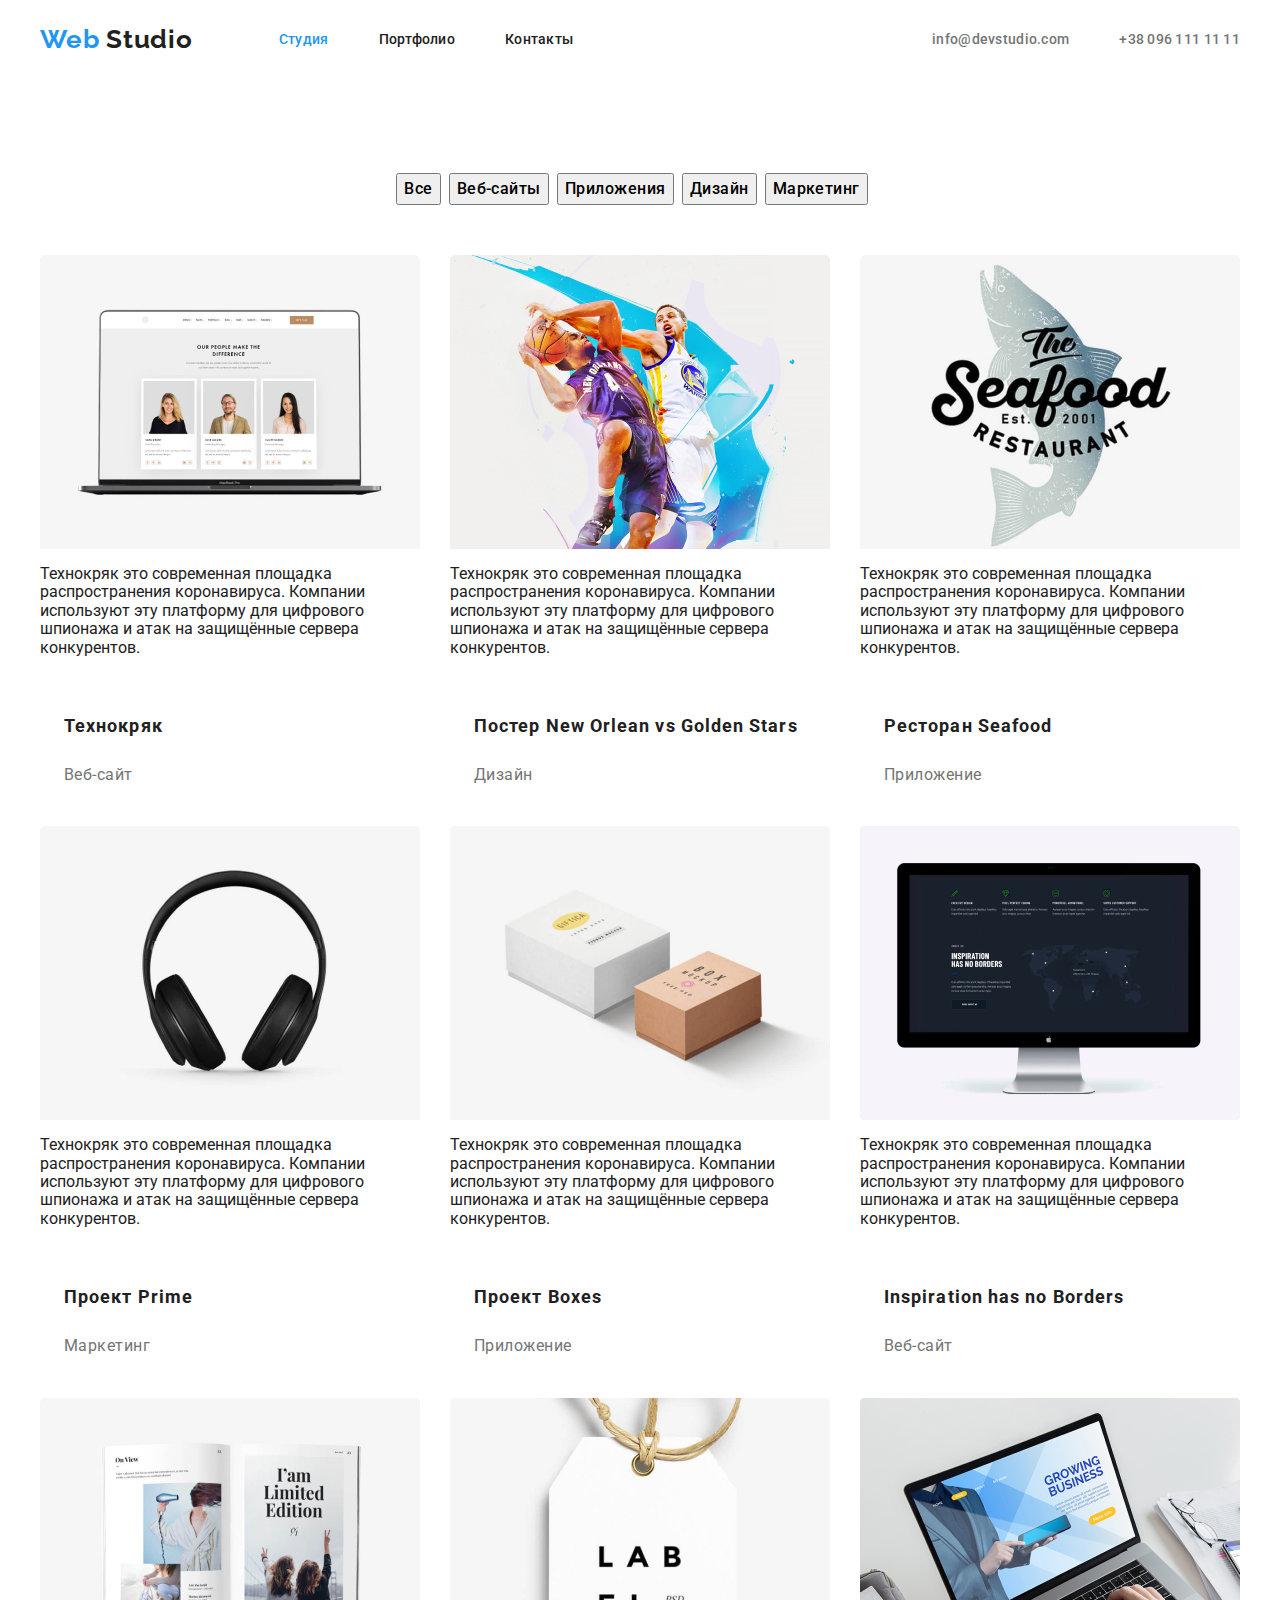
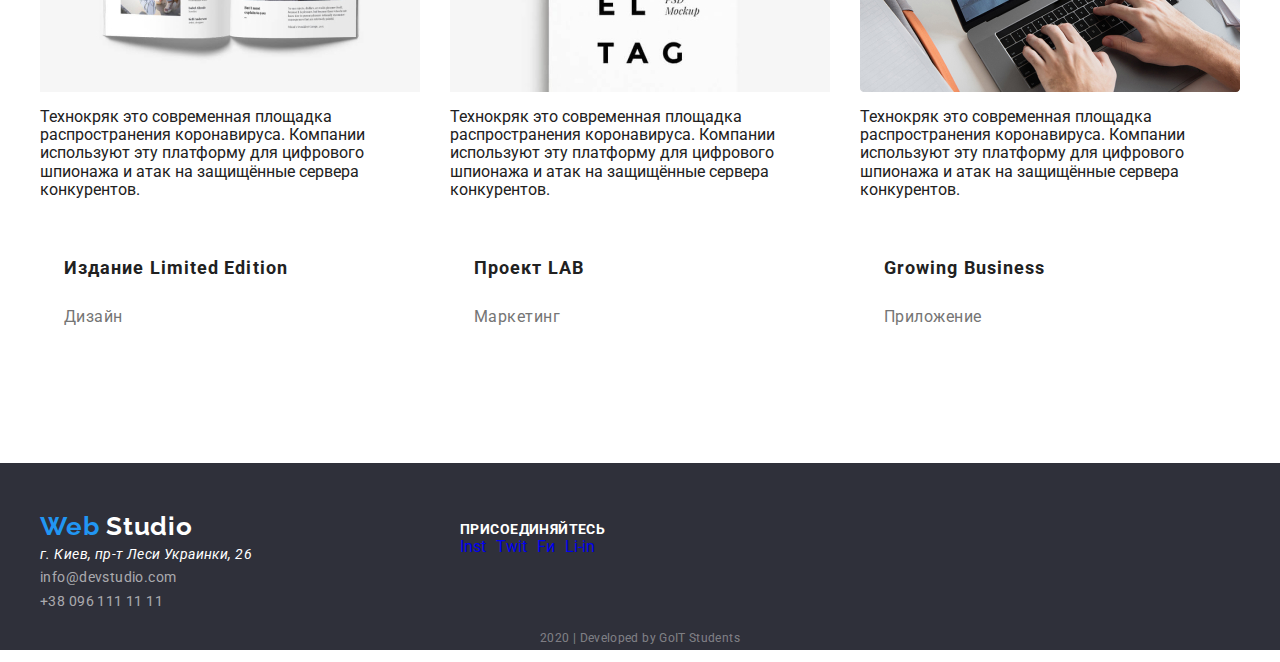
==== portfolio.html @ 9e08cd65 "Додає позиціонування Футеру" ====
<!DOCTYPE html>
<html lang="ru">
  <head>
    <meta charset="UTF-8" />
    <meta name="viewport" content="width=device-width, initial-scale=1.0" />
    <title>Document</title>
    <link
      href="https://fonts.googleapis.com/css2?family=Raleway:wght@700&family=Roboto:wght@400;500;700;900&display=swap"
      rel="stylesheet"
    />
    <link
      rel="stylesheet"
      href="https://cdnjs.cloudflare.com/ajax/libs/modern-normalize/0.6.0/modern-normalize.min.css"
    />
    <link rel="stylesheet" href="./css/styles.css" />
  </head>

  <body>
    <!--Шапка-->
    <header class="page-header">
      <div class="container header-menu">
        <nav class="header-menu">
          <a href="./index.html" class="logo link"
            >Web <span class="logo-header">Studio</span></a
          >
          <ul class="site-nav list">
            <li class="item">
              <a href="./index.html" class="current link">Студия</a>
            </li>
            <li class="item">
              <a href="./portfolio.html" class="link">Портфолио</a>
            </li>
            <li class="item"><a href="#" class="link">Контакты</a></li>
          </ul>
        </nav>

        <ul class="contacts list">
          <li class="item">
            <a href="mailto:info@devstudio.com" class="link"
              >info@devstudio.com</a
            >
          </li>
          <li class="item">
            <a href="tel:+380961111111" class="link">+38 096 111 11 11</a>
          </li>
        </ul>
      </div>
    </header>

    <main>
      <!--Фильтр-->
      <section class="section portfolio">
        <div class="container">
          <ul class="filter list">
            <li><button class="filter">Все</button></li>
            <li><button class="filter">Веб-сайты</button></li>
            <li><button class="filter">Приложения</button></li>
            <li><button class="filter">Дизайн</button></li>
            <li><button class="filter">Маркетинг</button></li>
          </ul>

          <!--Галерея/Портфолио-->
          <div>
            <ul class="portfolio list">
              <li class="portfolio-card">
                <a href="#" class="link">
                  <div class="portfolio-card">
                    <img
                      src="./images/project-1.jpg"
                      alt="Экран ноутбука на котором открыт сайт Технокряк"
                      width="380"
                      height="294"
                    />
                    <p>
                      Технокряк это современная площадка распространения
                      коронавируса. Компании используют эту платформу для
                      цифрового шпионажа и атак на защищённые сервера
                      конкурентов.
                    </p>
                  </div>
                  <div class="portfolio-description">
                    <h2 class="portfolio-item">Технокряк</h2>
                    <p class="portfolio-type">Веб-сайт</p>
                  </div></a
                >
              </li>
              <li>
                <a href="#" class="link">
                  <div class="portfolio-card">
                    <img
                      src="./images/project-2.jpg"
                      alt="Постер с двумя игроками команд New Orlean и Golden Stars"
                      width="380"
                      height="294"
                    />
                    <p>
                      Технокряк это современная площадка распространения
                      коронавируса. Компании используют эту платформу для
                      цифрового шпионажа и атак на защищённые сервера
                      конкурентов.
                    </p>
                  </div>
                  <div class="portfolio-description">
                    <h2 class="portfolio-item">
                      Постер New Orlean vs Golden Stars
                    </h2>
                    <p class="portfolio-type">Дизайн</p>
                  </div></a
                >
              </li>
              <li>
                <a href="#" class="link">
                  <div class="portfolio-card">
                    <img
                      src="./images/project-3.jpg"
                      alt="Эмблема ресторана Seafood"
                      width="380"
                      height="294"
                    />
                    <p>
                      Технокряк это современная площадка распространения
                      коронавируса. Компании используют эту платформу для
                      цифрового шпионажа и атак на защищённые сервера
                      конкурентов.
                    </p>
                  </div>
                  <div class="portfolio-description">
                    <h2 class="portfolio-item">Ресторан Seafood</h2>
                    <p class="portfolio-type">Приложение</p>
                  </div></a
                >
              </li>
              <li>
                <a href="#" class="link">
                  <div class="portfolio-card">
                    <img
                      src="./images/project-4.jpg"
                      alt="Наушники"
                      width="380"
                      height="294"
                    />
                    <p>
                      Технокряк это современная площадка распространения
                      коронавируса. Компании используют эту платформу для
                      цифрового шпионажа и атак на защищённые сервера
                      конкурентов.
                    </p>
                  </div>
                  <div class="portfolio-description">
                    <h2 class="portfolio-item">Проект Prime</h2>
                    <p class="portfolio-type">Маркетинг</p>
                  </div>
                </a>
              </li>
              <li>
                <a href="#" class="link">
                  <div class="portfolio-card">
                    <img
                      src="./images/project-5.jpg"
                      alt="Эмблема приложения Boxes: две коробки"
                      width="380"
                      height="294"
                    />
                    <p>
                      Технокряк это современная площадка распространения
                      коронавируса. Компании используют эту платформу для
                      цифрового шпионажа и атак на защищённые сервера
                      конкурентов.
                    </p>
                  </div>
                  <div class="portfolio-description">
                    <h2 class="portfolio-item">Проект Boxes</h2>
                    <p class="portfolio-type">Приложение</p>
                  </div>
                </a>
              </li>
              <li>
                <a href="#" class="link">
                  <div class="portfolio-card">
                    <img
                      src="./images/screen.jpg"
                      alt="Экран компьютера с открытым сайтом"
                      width="380"
                      height="294"
                    />
                    <p>
                      Технокряк это современная площадка распространения
                      коронавируса. Компании используют эту платформу для
                      цифрового шпионажа и атак на защищённые сервера
                      конкурентов.
                    </p>
                  </div>
                  <div class="portfolio-description">
                    <h2 class="portfolio-item">Inspiration has no Borders</h2>
                    <p class="portfolio-type">Веб-сайт</p>
                  </div></a
                >
              </li>
              <li>
                <a href="#" class="link">
                  <div class="portfolio-card">
                    <img
                      src="./images/project-7.jpg"
                      alt="Открытый журнал Limited Edition"
                      width="380"
                      height="294"
                    />
                    <p>
                      Технокряк это современная площадка распространения
                      коронавируса. Компании используют эту платформу для
                      цифрового шпионажа и атак на защищённые сервера
                      конкурентов.
                    </p>
                  </div>
                  <div class="portfolio-description">
                    <h2 class="portfolio-item">Издание Limited Edition</h2>
                    <p class="portfolio-type">Дизайн</p>
                  </div>
                </a>
              </li>
              <li>
                <a href="#" class="link">
                  <div class="portfolio-card">
                    <img
                      src="./images/project-8.jpg"
                      alt="Этикетка с надписью Lab El Tag"
                      width="380"
                      height="294"
                    />
                    <p>
                      Технокряк это современная площадка распространения
                      коронавируса. Компании используют эту платформу для
                      цифрового шпионажа и атак на защищённые сервера
                      конкурентов.
                    </p>
                  </div>
                  <div class="portfolio-description">
                    <h2 class="portfolio-item">Проект LAB</h2>
                    <p class="portfolio-type">Маркетинг</p>
                  </div></a
                >
              </li>
              <li>
                <a href="#" class="link">
                  <div class="portfolio-card">
                    <img
                      src="./images/app.jpg"
                      alt="Человек работающий за компьютером"
                      width="380"
                      height="294"
                    />
                    <p>
                      Технокряк это современная площадка распространения
                      коронавируса. Компании используют эту платформу для
                      цифрового шпионажа и атак на защищённые сервера
                      конкурентов.
                    </p>
                  </div>
                  <div class="portfolio-description">
                    <h2 class="portfolio-item">Growing Business</h2>
                    <p class="portfolio-type">Приложение</p>
                  </div></a
                >
              </li>
            </ul>
          </div>
        </div>
      </section>
    </main>

    <!--Футер-->
    <footer class="footer">
      <div class="container">
        <div class="footer-position">
          <div class="address">
            <a href="./index.html" class="logo link"
              >Web <span class="logo-footer">Studio</span></a
            >
            <address>
              <ul class="list">
                <li>г. Киев, пр-т Леси Украинки, 26</li>
                <li>
                  <a
                    href="mailto:info@devstudio.com"
                    class="footer-contacts link"
                    >info@devstudio.com</a
                  >
                </li>
                <li>
                  <a href="tel:+380961111111" class="footer-contacts link"
                    >+38 096 111 11 11</a
                  >
                </li>
              </ul>
            </address>
          </div>

          <div class="join-us">
            <b class="label">присоединяйтесь</b>
            <ul class="footer-socials list">
              <li class="item">
                <a
                  href="#"
                  aria-label="Ссылка на Instagram"
                  class="socials link"
                  >Inst</a
                >
              </li>
              <li class="item">
                <a href="#" aria-label="Ссылка на Twitter" class="socials link"
                  >Twit</a
                >
              </li>
              <li class="item">
                <a href="#" aria-label="Ссылка на Facebook" class="socials link"
                  >Fи</a
                >
              </li>
              <li class="item">
                <a href="#" aria-label="Ссылка на Linkedin" class="socials link"
                  >Li-in</a
                >
              </li>
            </ul>
          </div>
        </div>

        <p class="copyright">2020 | Developed by GoIT Students</p>
      </div>
    </footer>
  </body>
</html>
---- css/styles.css ----
/*цвет основного контента #757575*/
/*цвет заголовка #212121*/
/*цвет акцента #2196F3*/
/*белый цвет #FFFFFF*/
/*цвет футера #2F303A*/
/*цвет копирайта rgba(255, 255, 255, 0.4)*/

/*General*/

/*html {
  box-sizing: border-box;
}

*,
*::before,
*::after {
  box-sizing: inherit;
}*/

:root {
  --primary-text-color: #757575;
  --primary-title-color: #212121;
  --accent-color: #2196f3;
  --primary-white-color: #ffffff;
  --button-text-color: #ffffff;
  --footer-bg-color: #2f303a;
  --copyright-color: rgba(255, 255, 255, 0.4);
}
body {
  font-family: Roboto, sans-serif;
  color: var(--primary-text-color);
}

img {
  display: block;
  width: 100%;
  height: auto;
}

.container {
  margin-left: auto;
  margin-right: auto;
  width: 1230px;
  padding-left: 15px;
  padding-right: 15px;
  /*background-color: rgb(247, 240, 243);*/
}

.list {
  padding: 0;
  margin: 0;
  list-style: none;
}

.link {
  text-decoration: none;
  font-family: inherit;
}

/*Header*/
.header-menu {
  display: flex;
  align-items: center;
}

.site-nav {
  display: flex;
  margin-left: 86px; /*не работает*/
}

.site-nav .item + .item {
  margin-left: 50px;
}

.site-nav .link {
  display: block;
  padding-top: 32px;
  padding-bottom: 32px;

  color: var(--primary-title-color);
  font-weight: 500;
  font-size: 14px;
  line-height: 1.1;
  letter-spacing: 0.02em;
}
.site-nav .link:hover,
.site-nav .link:focus,
.contacts .link:hover,
.contacts .link:focus,
.socials.link:hover,
.socials.link:focus,
.clients.link:hover,
.clients.link:focus {
  color: var(--accent-color);
}

/*Contacts*/
.contacts {
  display: flex;
  margin-left: auto;
}

.contacts .item + .item {
  margin-left: 50px;
}

.contacts .link {
  display: block;
  padding-top: 32px;
  padding-bottom: 32px;
}

.contacts .link {
  color: var(--primary-text-color);
  font-weight: 500;
  font-size: 14px;
  line-height: 1.1;
  letter-spacing: 0.02em;
}

/*Logo*/

.logo {
  color: var(--accent-color);
  font-family: Raleway, sans-serif;
  font-weight: 700;
  font-size: 26px;
  line-height: 1.2;
  letter-spacing: 0.03em;
}

.logo-header {
  color: var(--primary-title-color);
}

.logo-footer {
  color: var(--primary-white-color);
}

/*Hero*/
.hero-title {
  margin-top: 0;
  margin-bottom: 46px;

  color: var(--primary-white-color);
  font-weight: 900;
  font-size: 44px;
  line-height: 1.4;
  letter-spacing: 0.06em;
  text-transform: uppercase;
  /*background-color: #757575; /*чтобы белый текст был виден*/
}

.hero {
  background-color: cornflowerblue;
  text-align: center;
}

.button {
  display: inline-block;
  border: 1px solid transparent;
  border-radius: 4px;
  padding: 10px 32px;
  min-width: 200px;

  /*font-family: inherit;*/
  color: var(--button-text-color);
  background-color: var(--accent-color);

  font-weight: 700;
  font-size: 16px;
  line-height: 1.9;
  align-items: center;
  text-align: center;
  letter-spacing: 0.06em;
  text-decoration: none;
}

/*Sections*/

.section-title {
  margin-top: 0;
  margin-bottom: 50px;

  color: var(--primary-title-color);
  font-weight: 700;
  font-size: 36px;
  line-height: 1.2;
  letter-spacing: 0.03em;
  text-align: center;
}

.section {
  padding-top: 94px;
  padding-bottom: 94px;
}

/*Our advantages*/
.advantages {
  display: flex;
}

.advantages-title {
  margin-bottom: 10px;

  color: var(--primary-title-color);
  font-weight: 700;
  font-size: 14px;
  line-height: 1.1;
  letter-spacing: 0.03em;
  text-transform: uppercase;
}

.advantages .item {
  width: calc((100% - 30px) / 12) * 3;
}

.advantages .item:not(:last-child) {
  margin-right: 30px;
}

/*Our services*/
.services {
  display: flex;
}

.services .item {
  width: calc((100% - 30px) / 12 * 4);
}

.services .item:not(:last-child) {
  margin-right: 30px;
}

/*Our team*/
.team .worker-card:not(:last-child) {
  margin-right: 30px;
}

.team {
  display: flex;
}
.worker-card {
  text-align: center;
}
.worker-name {
  margin-top: 0;
  margin-bottom: 10px;

  color: var(--primary-title-color);
  font-size: 16px;
  line-height: 1.1;
  text-align: center;
  letter-spacing: 0.03em;
}

.worker-job /*подумать над названием класа*/ {
  margin-top: 0;
  margin-bottom: 29px;

  font-size: 16px;
  line-height: 1.1;
  text-align: center;
  letter-spacing: 0.03em;
}
.work-title {
  margin-bottom: 0;
  color: var(--primary-white-color);
  background-color: rgba(47, 48, 58, 0.8); /*чтобы белый текст был виден*/
  font-size: 14px;
  line-height: 1.1;
  text-align: center;
  letter-spacing: 0.03em;
  text-transform: uppercase;
}

/* Team socials*/
.socials {
  display: flex;
  justify-content: space-around;
}

/*Our clients*/
.clients {
  display: flex;
}

.clients .item {
  /*margin-right: 30px;*/
  width: calc((100% - 30px) / 12) * 2;
}

.clients .item:not(:last-child) {
  margin-right: 30px;
}

.text {
  margin-bottom: 0;
  font-size: 14px;
  line-height: 1.7;
  letter-spacing: 0.03em;
}

/*Photos*/
.photo {
  margin-bottom: 30px;
}

/*Footer*/

.footer {
  background-color: var(--footer-bg-color);
}
.footer-position {
  /*подумать над названием*/
  display: flex;
  align-items: center;
}

.footer-contacts {
  font-style: normal;
  color: rgba(255, 255, 255, 0.6);
  font-size: 14px;
  line-height: 1.7;
  letter-spacing: 0.03em;
}

.join-us {
  width: calc((100% - 30px) / 12 * 4);
}

.footer-socials {
  display: flex;
}

.footer-socials .item {
  margin-right: 10px;
}

.label {
  margin-bottom: 21px;

  color: var(--button-text-color);
  font-weight: 700;
  font-size: 14px;
  line-height: 1.1;
  letter-spacing: 0.03em;
  text-transform: uppercase;
}

.address {
  padding-top: 48px;
  margin-right: 30px;
  width: calc((100% - 30px) / 12 * 4);

  font-style: normal;
  color: var(--primary-white-color);
  font-size: 14px;
  line-height: 1.7;
  letter-spacing: 0.03em;
}

.copyright {
  color: var(--copyright-color);
  font-weight: normal;
  font-size: 12px;
  line-height: 2;
  text-align: center;
  letter-spacing: 0.03em;
}

/*Portfolio*/
.portfolio .link {
  color: var(--primary-title-color);
}
/*Filter*/
.filter {
  display: flex;
  justify-content: center;
  margin-right: 8px;
}
.filter.list {
  margin-bottom: 50px;
}

.portfolio .filter {
  font-family: inherit;
  font-weight: 500;
  font-size: 16px;
  line-height: 1.6;
  text-align: center;
  letter-spacing: 0.03em;
}

.portfolio .filter:hover,
.portfolio .filter:focus {
  color: var(--primary-white-color);
  background-color: var(--accent-color);
}

.portfolio {
  display: flex;
  flex-wrap: wrap;
  justify-content: space-between;
}

.portfolio-card {
  width: 380px;
}

.portfolio-description {
  padding-top: 20px;
  padding-right: 24px;
  padding-bottom: 20px;
  padding-left: 24px;
}

.portfolio-item {
  font-weight: 700;
  font-size: 18px;
  line-height: 2;
  letter-spacing: 0.06em;
}

.portfolio-type {
  color: var(--primary-text-color);
  font-size: 16px;
  line-height: 1.9;
  letter-spacing: 0.03em;
}

/*Current page*/

.site-nav .current.link {
  color: var(--accent-color);
}
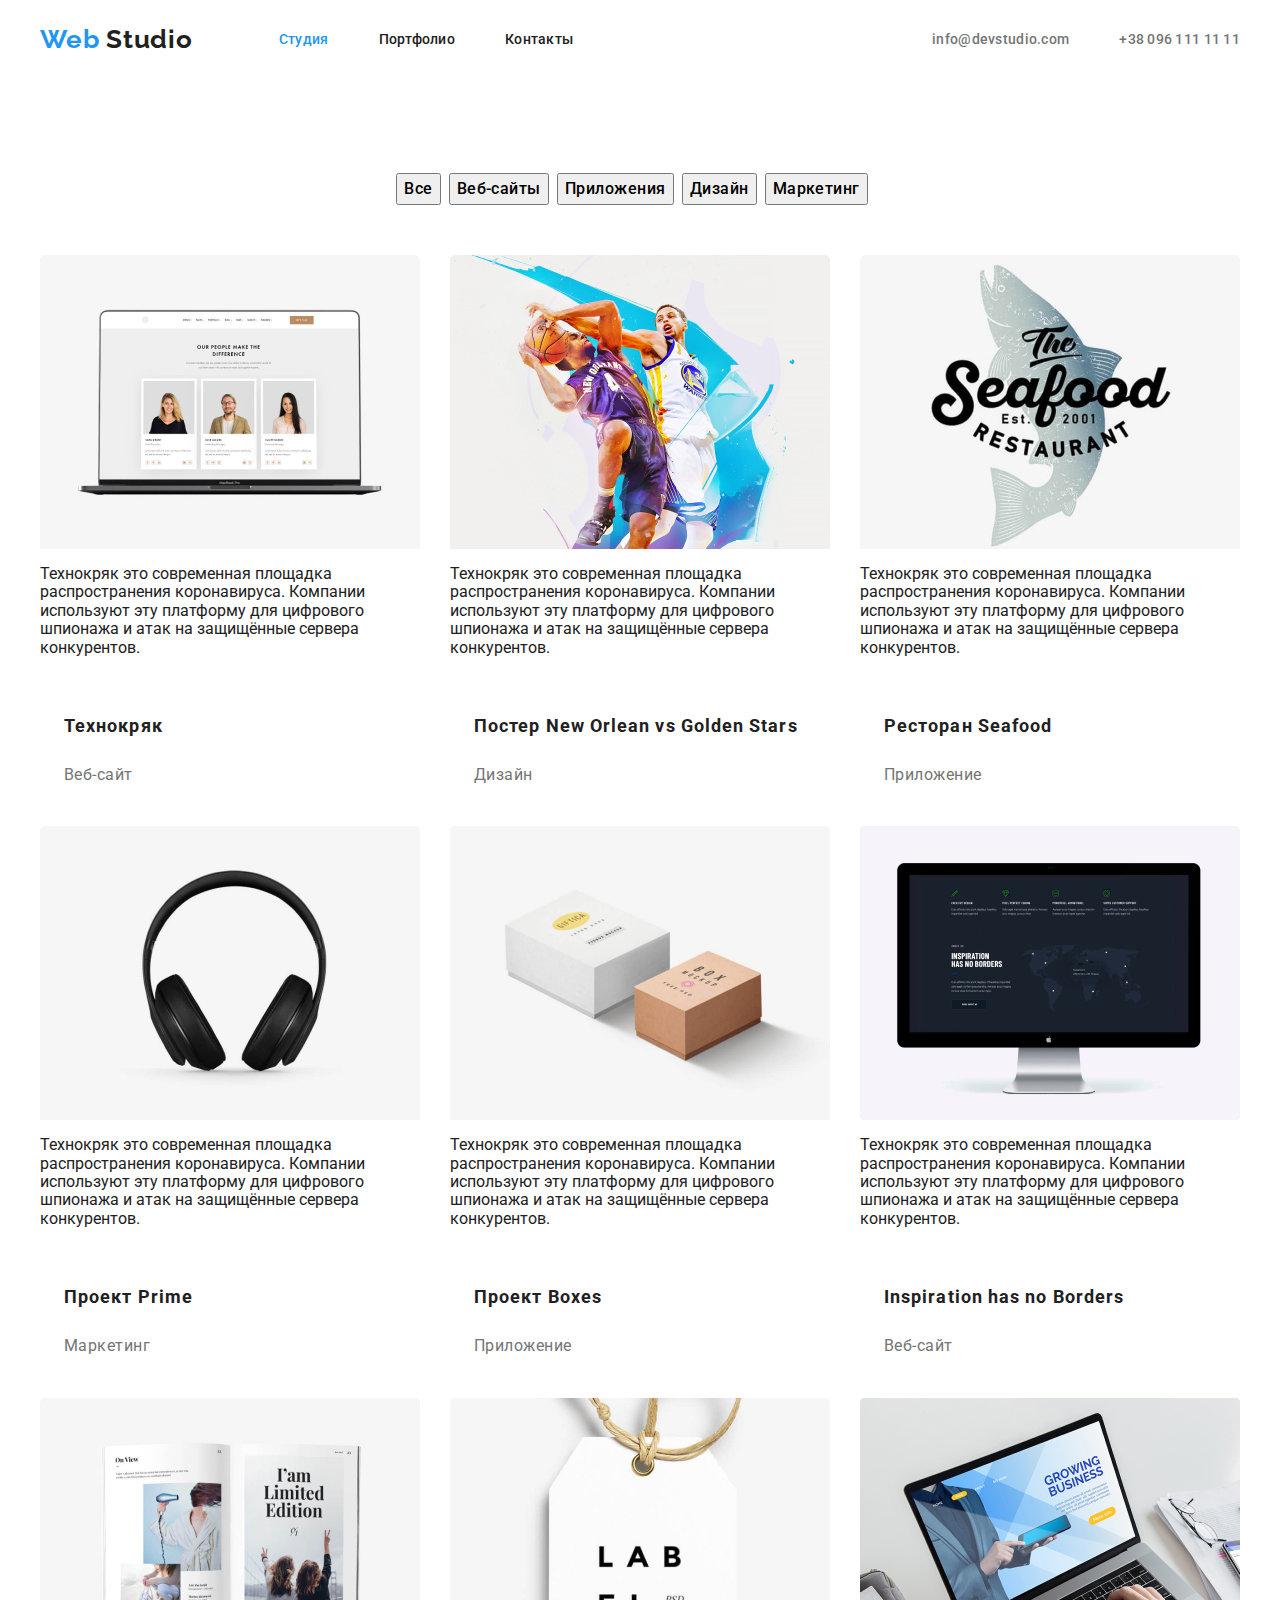
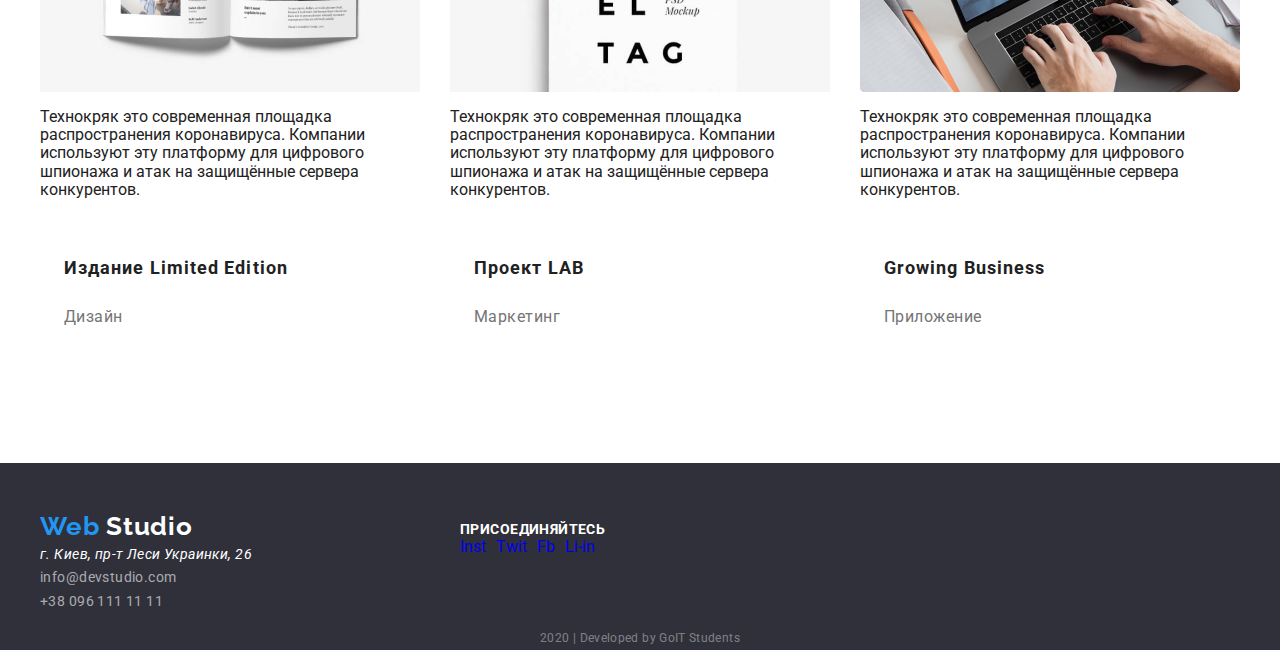
==== commit f1c558f6: "Корегує Fb" ====
--- a/portfolio.html
+++ b/portfolio.html
@@ -313,7 +313,7 @@
               </li>
               <li class="item">
                 <a href="#" aria-label="Ссылка на Facebook" class="socials link"
-                  >Fи</a
+                  >Fb</a
                 >
               </li>
               <li class="item">
--- a/css/styles.css
+++ b/css/styles.css
@@ -265,6 +265,7 @@
 }
 .work-title {
   margin-bottom: 0;
+
   color: var(--primary-white-color);
   background-color: rgba(47, 48, 58, 0.8); /*чтобы белый текст был виден*/
   font-size: 14px;
@@ -296,6 +297,7 @@
 
 .text {
   margin-bottom: 0;
+
   font-size: 14px;
   line-height: 1.7;
   letter-spacing: 0.03em;
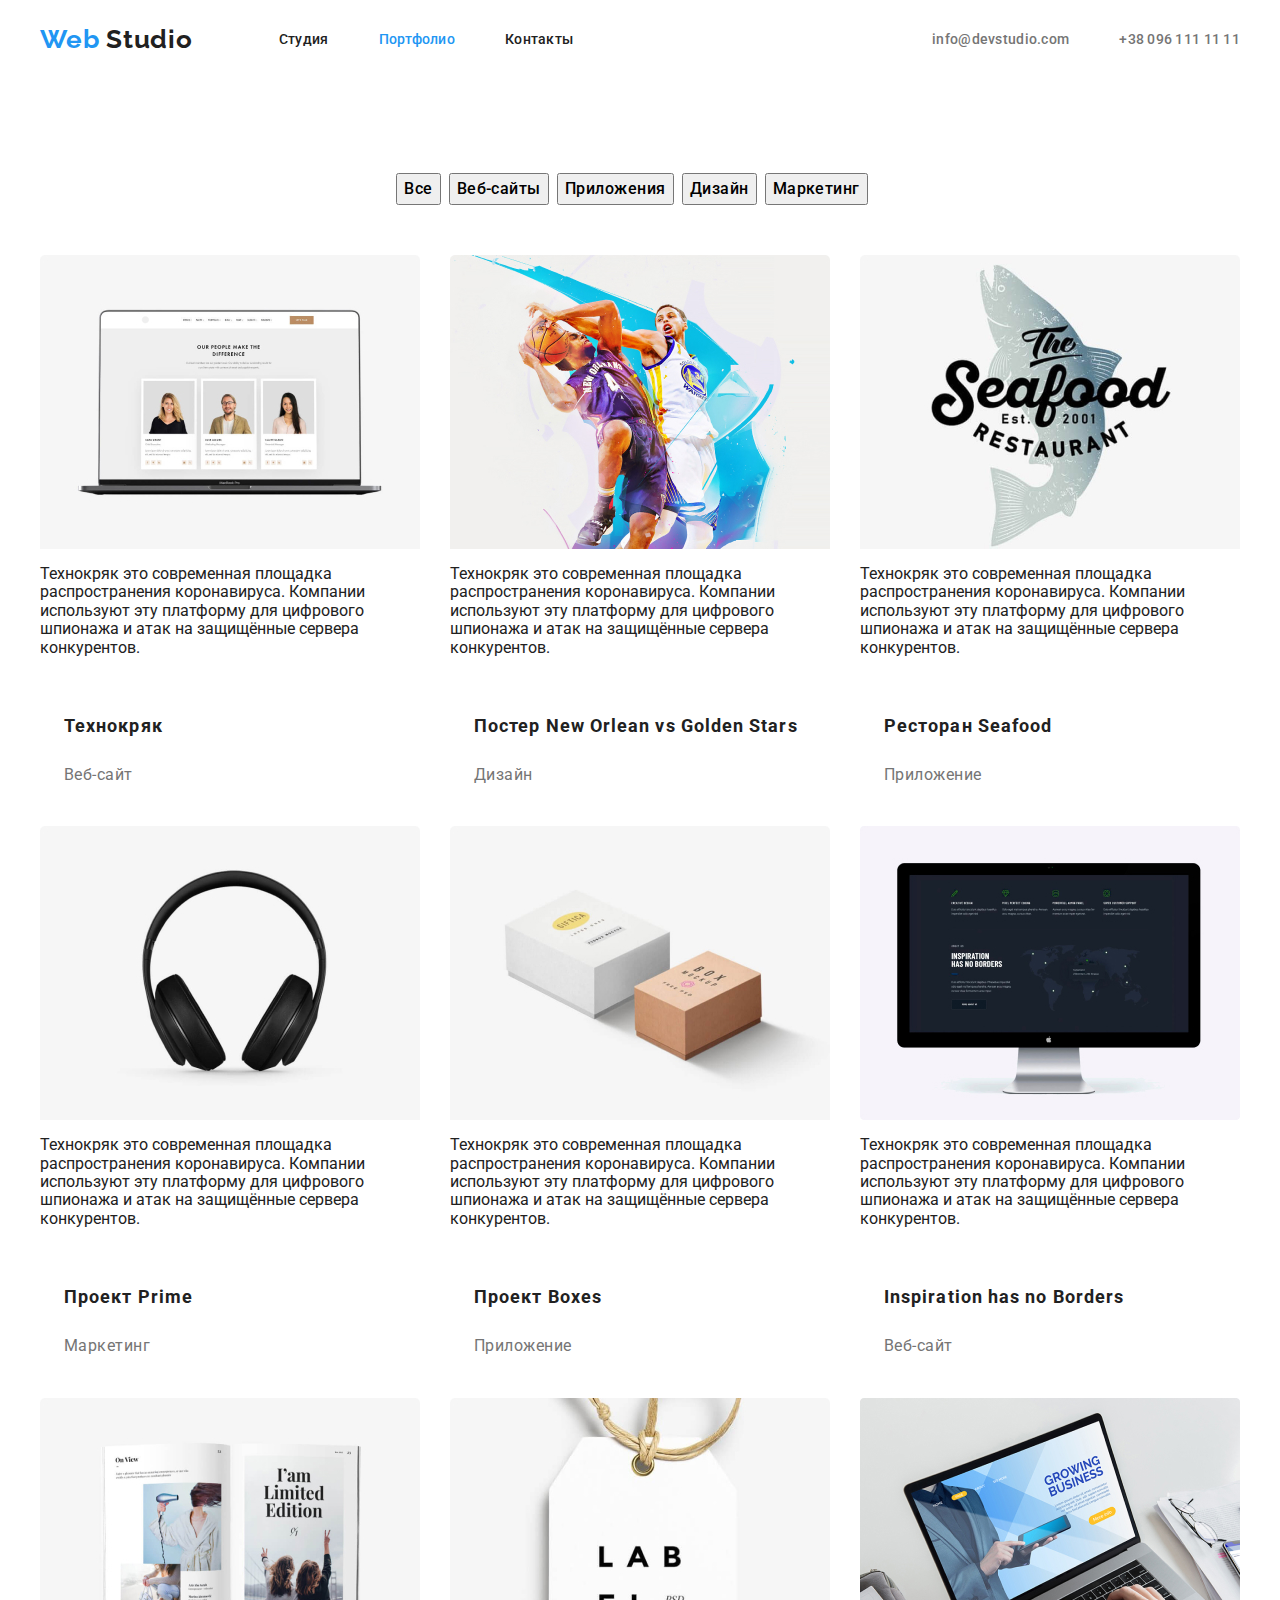
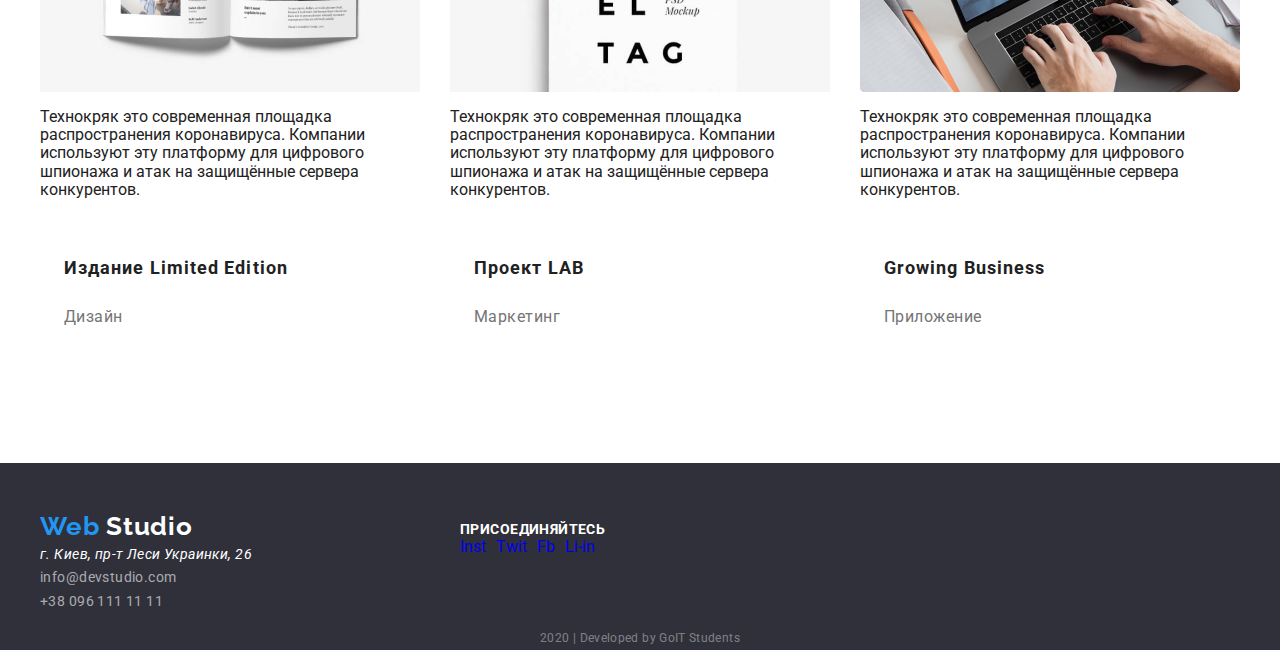
==== commit 6087c4dd: "Додає "карент" на сторінку" ====
--- a/portfolio.html
+++ b/portfolio.html
@@ -25,10 +25,10 @@
           >
           <ul class="site-nav list">
             <li class="item">
-              <a href="./index.html" class="current link">Студия</a>
+              <a href="./index.html" class="link">Студия</a>
             </li>
             <li class="item">
-              <a href="./portfolio.html" class="link">Портфолио</a>
+              <a href="./portfolio.html" class="current link">Портфолио</a>
             </li>
             <li class="item"><a href="#" class="link">Контакты</a></li>
           </ul>
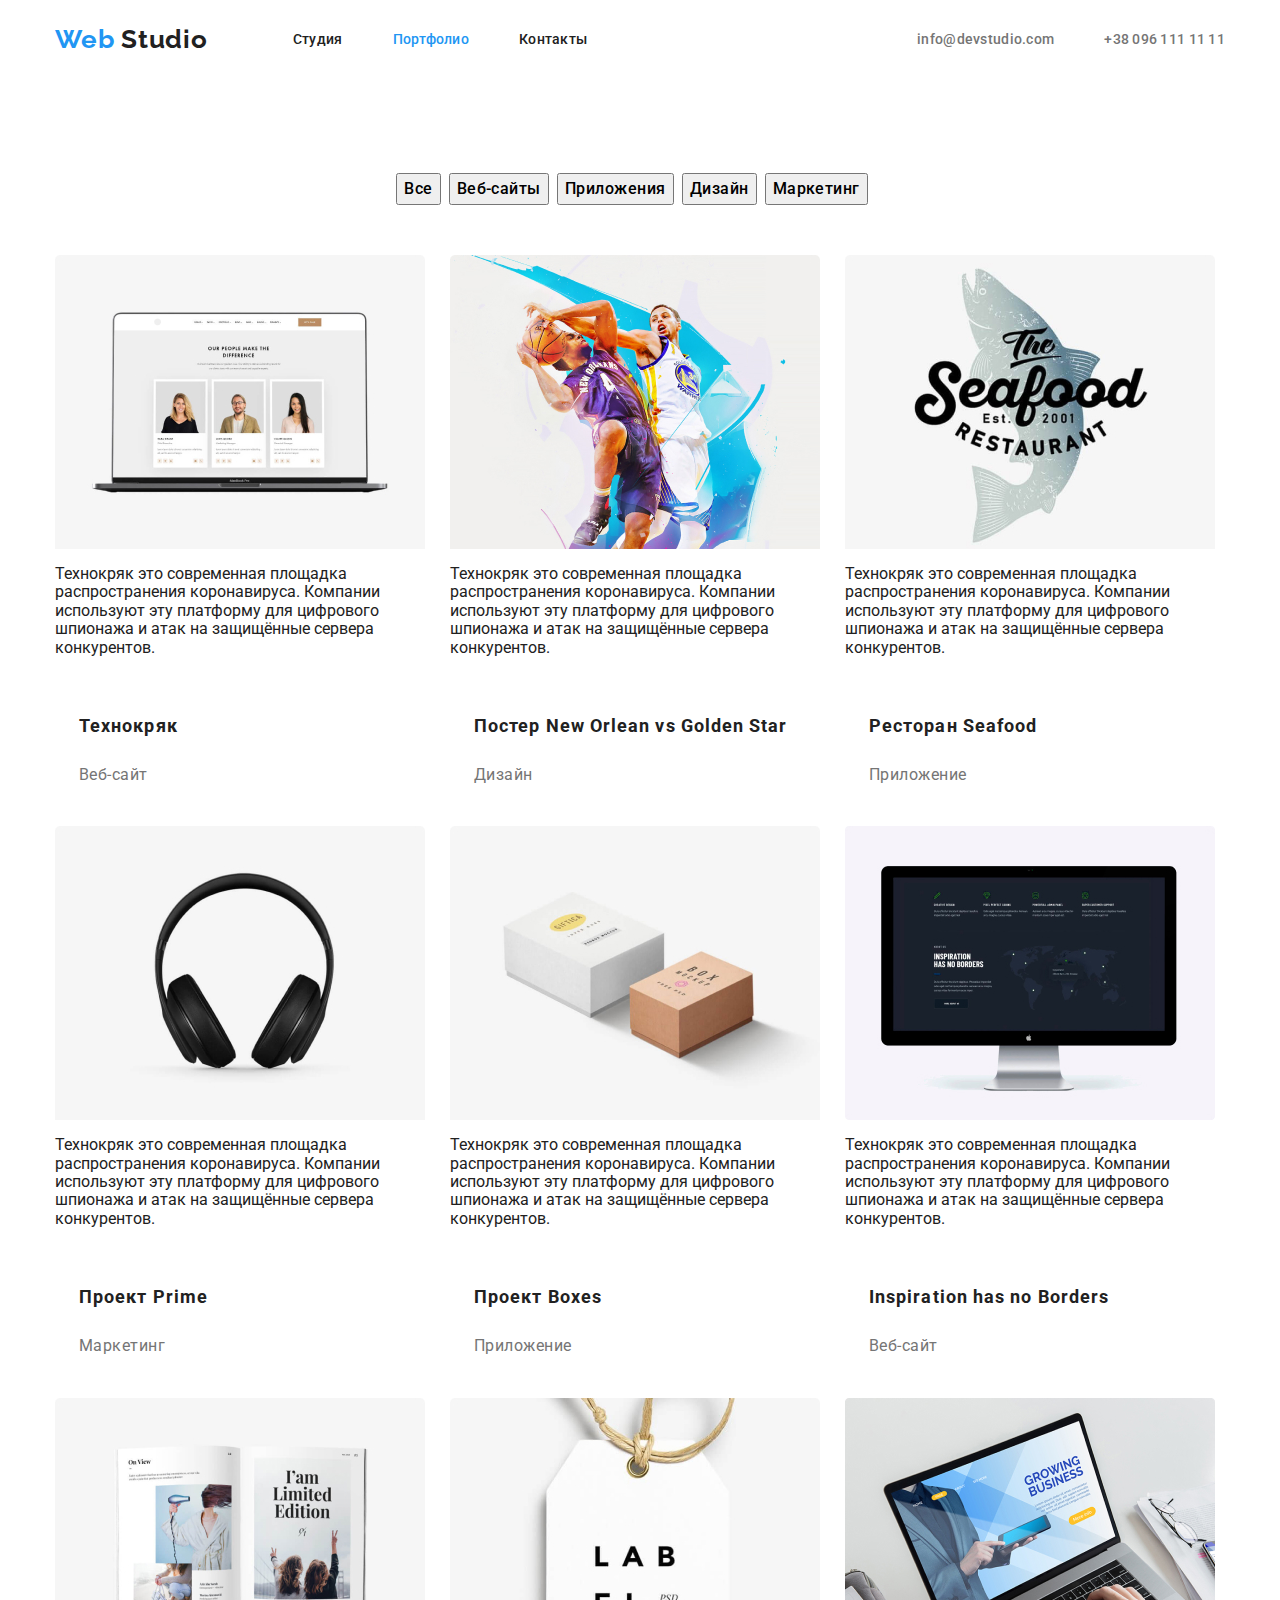
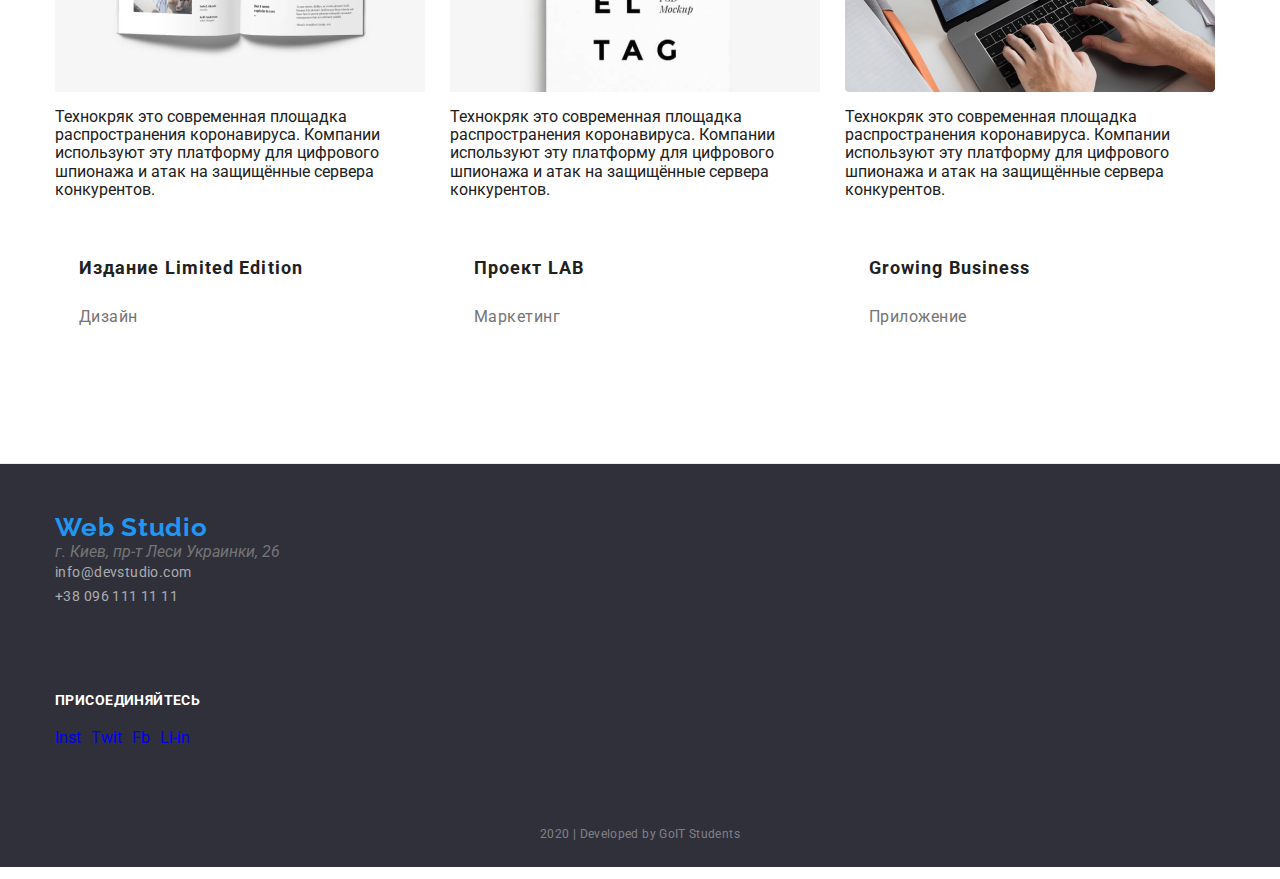
==== commit 89335210: "Додає нові зображення, меншого розміру" ====
--- a/portfolio.html
+++ b/portfolio.html
@@ -68,7 +68,7 @@
                     <img
                       src="./images/project-1.jpg"
                       alt="Экран ноутбука на котором открыт сайт Технокряк"
-                      width="380"
+                      width="370"
                       height="294"
                     />
                     <p>
@@ -90,7 +90,7 @@
                     <img
                       src="./images/project-2.jpg"
                       alt="Постер с двумя игроками команд New Orlean и Golden Stars"
-                      width="380"
+                      width="370"
                       height="294"
                     />
                     <p>
@@ -102,7 +102,7 @@
                   </div>
                   <div class="portfolio-description">
                     <h2 class="portfolio-item">
-                      Постер New Orlean vs Golden Stars
+                      Постер New Orlean vs Golden Star
                     </h2>
                     <p class="portfolio-type">Дизайн</p>
                   </div></a
@@ -114,7 +114,7 @@
                     <img
                       src="./images/project-3.jpg"
                       alt="Эмблема ресторана Seafood"
-                      width="380"
+                      width="370"
                       height="294"
                     />
                     <p>
@@ -136,7 +136,7 @@
                     <img
                       src="./images/project-4.jpg"
                       alt="Наушники"
-                      width="380"
+                      width="370"
                       height="294"
                     />
                     <p>
@@ -158,7 +158,7 @@
                     <img
                       src="./images/project-5.jpg"
                       alt="Эмблема приложения Boxes: две коробки"
-                      width="380"
+                      width="370"
                       height="294"
                     />
                     <p>
@@ -180,7 +180,7 @@
                     <img
                       src="./images/screen.jpg"
                       alt="Экран компьютера с открытым сайтом"
-                      width="380"
+                      width="370"
                       height="294"
                     />
                     <p>
@@ -202,7 +202,7 @@
                     <img
                       src="./images/project-7.jpg"
                       alt="Открытый журнал Limited Edition"
-                      width="380"
+                      width="370"
                       height="294"
                     />
                     <p>
@@ -224,7 +224,7 @@
                     <img
                       src="./images/project-8.jpg"
                       alt="Этикетка с надписью Lab El Tag"
-                      width="380"
+                      width="370"
                       height="294"
                     />
                     <p>
@@ -246,7 +246,7 @@
                     <img
                       src="./images/app.jpg"
                       alt="Человек работающий за компьютером"
-                      width="380"
+                      width="370"
                       height="294"
                     />
                     <p>
--- a/css/styles.css
+++ b/css/styles.css
@@ -6,16 +6,6 @@
 /*цвет копирайта rgba(255, 255, 255, 0.4)*/
 
 /*General*/
-
-/*html {
-  box-sizing: border-box;
-}
-
-*,
-*::before,
-*::after {
-  box-sizing: inherit;
-}*/
 
 :root {
   --primary-text-color: #757575;
@@ -26,23 +16,35 @@
   --footer-bg-color: #2f303a;
   --copyright-color: rgba(255, 255, 255, 0.4);
 }
+
+html {
+  box-sizing: border-box;
+}
+
+*,
+*::before,
+*::after {
+  box-sizing: inherit;
+}
+
 body {
+  color: var(--primary-text-color);
   font-family: Roboto, sans-serif;
-  color: var(--primary-text-color);
 }
 
 img {
   display: block;
-  width: 100%;
+  max-width: 100%;
   height: auto;
 }
 
 .container {
   margin-left: auto;
   margin-right: auto;
-  width: 1230px;
+  width: 1200px;
   padding-left: 15px;
   padding-right: 15px;
+
   /*background-color: rgb(247, 240, 243);*/
 }
 
@@ -54,7 +56,6 @@
 
 .link {
   text-decoration: none;
-  font-family: inherit;
 }
 
 /*Header*/
@@ -65,7 +66,7 @@
 
 .site-nav {
   display: flex;
-  margin-left: 86px; /*не работает*/
+  margin-left: 85px;
 }
 
 .site-nav .item + .item {
@@ -108,9 +109,7 @@
   display: block;
   padding-top: 32px;
   padding-bottom: 32px;
-}
-
-.contacts .link {
+
   color: var(--primary-text-color);
   font-weight: 500;
   font-size: 14px;
@@ -119,7 +118,6 @@
 }
 
 /*Logo*/
-
 .logo {
   color: var(--accent-color);
   font-family: Raleway, sans-serif;
@@ -133,7 +131,10 @@
   color: var(--primary-title-color);
 }
 
-.logo-footer {
+.footer-logo {
+  margin-bottom: 10px;
+}
+.logo-inverse {
   color: var(--primary-white-color);
 }
 
@@ -163,7 +164,6 @@
   padding: 10px 32px;
   min-width: 200px;
 
-  /*font-family: inherit;*/
   color: var(--button-text-color);
   background-color: var(--accent-color);
 
@@ -177,6 +177,11 @@
 }
 
 /*Sections*/
+.section {
+  padding-top: 94px;
+  padding-bottom: 94px;
+  border-bottom: 1px solid #ececec;
+}
 
 .section-title {
   margin-top: 0;
@@ -190,11 +195,6 @@
   text-align: center;
 }
 
-.section {
-  padding-top: 94px;
-  padding-bottom: 94px;
-}
-
 /*Our advantages*/
 .advantages {
   display: flex;
@@ -212,7 +212,7 @@
 }
 
 .advantages .item {
-  width: calc((100% - 30px) / 12) * 3;
+  width: calc((100% - 330px) / 12 * 3 + 60px);
 }
 
 .advantages .item:not(:last-child) {
@@ -225,24 +225,51 @@
 }
 
 .services .item {
-  width: calc((100% - 30px) / 12 * 4);
+  width: calc((100% - 330px) / 12 * 4 + 90px);
 }
 
 .services .item:not(:last-child) {
   margin-right: 30px;
 }
 
+.service-title {
+  padding-top: 27px;
+  padding-bottom: 27px;
+  color: var(--primary-white-color);
+  font-size: 14px;
+  line-height: 1.1;
+  text-align: center;
+  letter-spacing: 0.03em;
+  text-transform: uppercase;
+
+  background-color: rgba(47, 48, 58, 0.8);
+}
+
 /*Our team*/
-.team .worker-card:not(:last-child) {
+.team {
+  display: flex;
+}
+
+.worker-card {
+  width: calc((100% - 330px) / 12 * 3 + 60px);
+  box-shadow: 0px 2px 1px rgba(0, 0, 0, 0.2), 0px 1px 1px rgba(0, 0, 0, 0.14),
+    0px 1px 3px rgba(0, 0, 0, 0.12);
+  border-radius: 4px;
+}
+
+.worker-card:not(:last-child) {
   margin-right: 30px;
 }
 
-.team {
-  display: flex;
-}
-.worker-card {
-  text-align: center;
-}
+.worker-info {
+  padding-top: 30px;
+  padding-bottom: 37px;
+  padding-right: 36px;
+  padding-left: 44px;
+
+  text-align: center;
+}
+
 .worker-name {
   margin-top: 0;
   margin-bottom: 10px;
@@ -254,7 +281,7 @@
   letter-spacing: 0.03em;
 }
 
-.worker-job /*подумать над названием класа*/ {
+.worker-profession {
   margin-top: 0;
   margin-bottom: 29px;
 
@@ -263,17 +290,6 @@
   text-align: center;
   letter-spacing: 0.03em;
 }
-.work-title {
-  margin-bottom: 0;
-
-  color: var(--primary-white-color);
-  background-color: rgba(47, 48, 58, 0.8); /*чтобы белый текст был виден*/
-  font-size: 14px;
-  line-height: 1.1;
-  text-align: center;
-  letter-spacing: 0.03em;
-  text-transform: uppercase;
-}
 
 /* Team socials*/
 .socials {
@@ -287,8 +303,7 @@
 }
 
 .clients .item {
-  /*margin-right: 30px;*/
-  width: calc((100% - 30px) / 12) * 2;
+  width: calc((100% - 330px) / 12 * 2 + 30px);
 }
 
 .clients .item:not(:last-child) {
@@ -303,20 +318,12 @@
   letter-spacing: 0.03em;
 }
 
-/*Photos*/
-.photo {
-  margin-bottom: 30px;
-}
-
 /*Footer*/
-
 .footer {
   background-color: var(--footer-bg-color);
 }
-.footer-position {
-  /*подумать над названием*/
-  display: flex;
-  align-items: center;
+.footer-section {
+  display: flex;
 }
 
 .footer-contacts {
@@ -327,8 +334,19 @@
   letter-spacing: 0.03em;
 }
 
-.join-us {
-  width: calc((100% - 30px) / 12 * 4);
+.address {
+  padding-top: 48px;
+  padding-bottom: 28px;
+  margin-right: 30px;
+  width: calc((100% - 330px) / 12 * 3 + 60px);
+}
+
+.address-info {
+  font-style: normal;
+  color: var(--primary-white-color);
+  font-size: 14px;
+  line-height: 1.7;
+  letter-spacing: 0.03em;
 }
 
 .footer-socials {
@@ -340,6 +358,7 @@
 }
 
 .label {
+  display: block;
   margin-bottom: 21px;
 
   color: var(--button-text-color);
@@ -350,21 +369,28 @@
   text-transform: uppercase;
 }
 
-.address {
-  padding-top: 48px;
-  margin-right: 30px;
+.join-us {
+  padding-top: 56px;
+  padding-bottom: 56px;
   width: calc((100% - 30px) / 12 * 4);
-
-  font-style: normal;
-  color: var(--primary-white-color);
-  font-size: 14px;
-  line-height: 1.7;
-  letter-spacing: 0.03em;
+}
+
+.copyright-container {
+  margin-left: auto;
+  margin-right: auto;
+  border-top: 1px solid rgba(255, 255, 255, 0.1);
+
+  width: 1200px;
+  padding-left: 15px;
+  padding-right: 15px;
 }
 
 .copyright {
+  margin-top: 0;
+  padding-top: 18px;
+  padding-bottom: 21px;
+
   color: var(--copyright-color);
-  font-weight: normal;
   font-size: 12px;
   line-height: 2;
   text-align: center;
@@ -375,6 +401,7 @@
 .portfolio .link {
   color: var(--primary-title-color);
 }
+
 /*Filter*/
 .filter {
   display: flex;
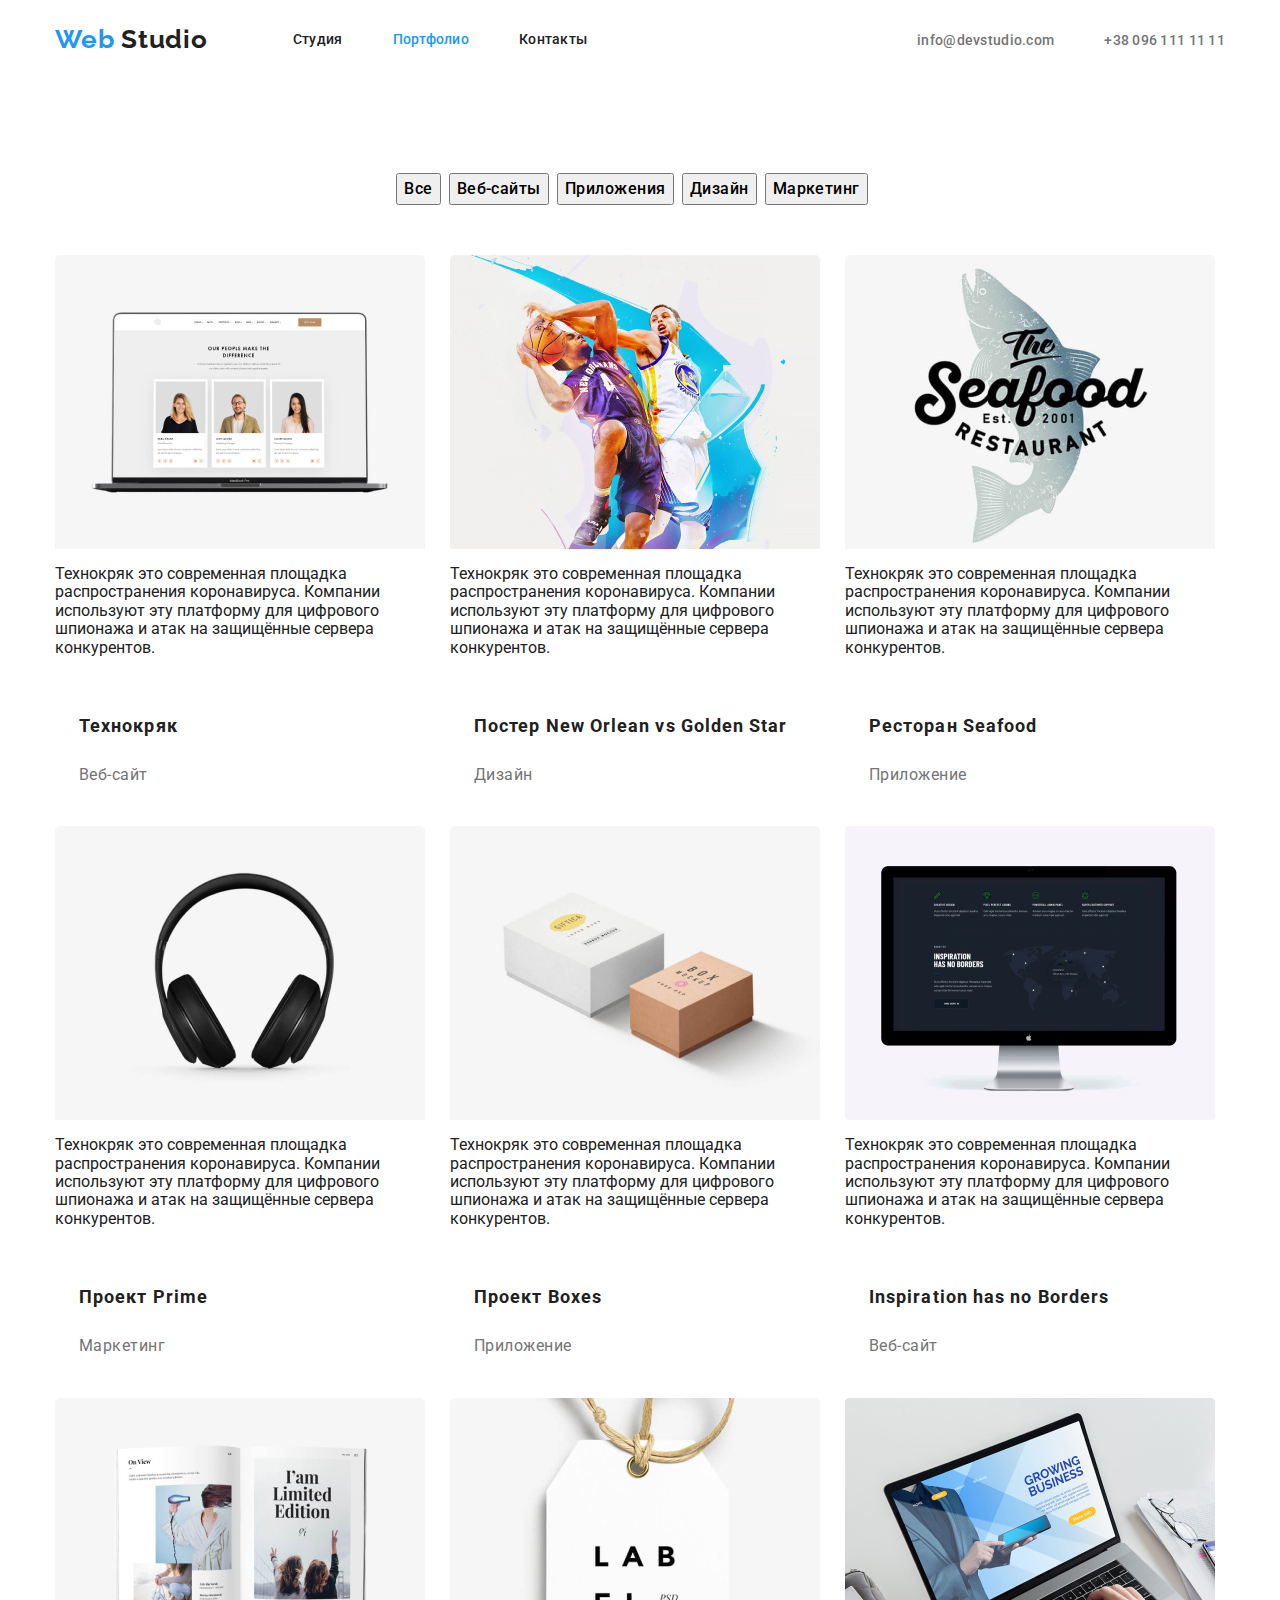
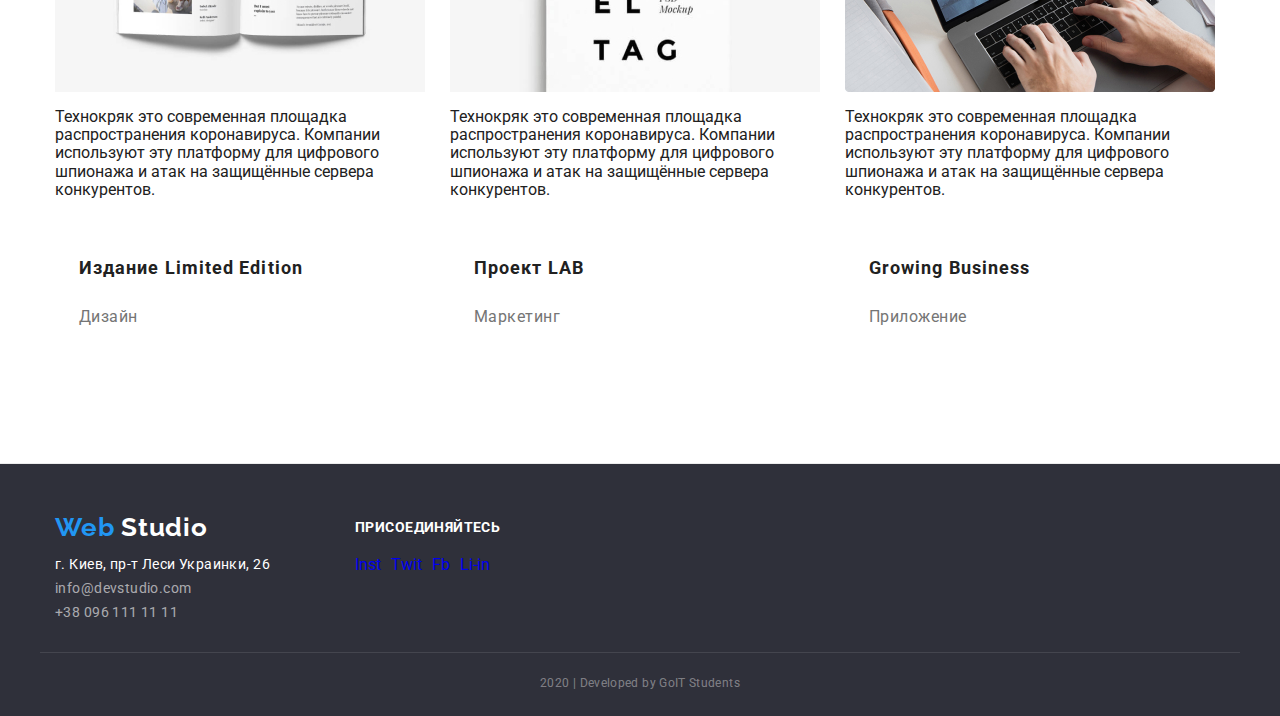
==== commit 2e7b3a02: "Корегує хедер та футер" ====
--- a/portfolio.html
+++ b/portfolio.html
@@ -270,61 +270,58 @@
 
     <!--Футер-->
     <footer class="footer">
-      <div class="container">
-        <div class="footer-position">
-          <div class="address">
+      <div class="container footer-section">
+        <div class="address">
+          <div class="footer-logo">
             <a href="./index.html" class="logo link"
-              >Web <span class="logo-footer">Studio</span></a
+              >Web <span class="logo-inverse">Studio</span></a
             >
-            <address>
-              <ul class="list">
-                <li>г. Киев, пр-т Леси Украинки, 26</li>
-                <li>
-                  <a
-                    href="mailto:info@devstudio.com"
-                    class="footer-contacts link"
-                    >info@devstudio.com</a
-                  >
-                </li>
-                <li>
-                  <a href="tel:+380961111111" class="footer-contacts link"
-                    >+38 096 111 11 11</a
-                  >
-                </li>
-              </ul>
-            </address>
           </div>
-
-          <div class="join-us">
-            <b class="label">присоединяйтесь</b>
-            <ul class="footer-socials list">
-              <li class="item">
-                <a
-                  href="#"
-                  aria-label="Ссылка на Instagram"
-                  class="socials link"
-                  >Inst</a
-                >
-              </li>
-              <li class="item">
-                <a href="#" aria-label="Ссылка на Twitter" class="socials link"
-                  >Twit</a
-                >
-              </li>
-              <li class="item">
-                <a href="#" aria-label="Ссылка на Facebook" class="socials link"
-                  >Fb</a
-                >
-              </li>
-              <li class="item">
-                <a href="#" aria-label="Ссылка на Linkedin" class="socials link"
-                  >Li-in</a
+          <address>
+            <ul class="list">
+              <li class="address-info">г. Киев, пр-т Леси Украинки, 26</li>
+              <li>
+                <a href="mailto:info@devstudio.com" class="footer-contacts link"
+                  >info@devstudio.com</a
+                >
+              </li>
+              <li>
+                <a href="tel:+380961111111" class="footer-contacts link"
+                  >+38 096 111 11 11</a
                 >
               </li>
             </ul>
-          </div>
+          </address>
         </div>
 
+        <div class="join-us">
+          <b class="label">присоединяйтесь</b>
+          <ul class="footer-socials list">
+            <li class="item">
+              <a href="#" aria-label="Ссылка на Instagram" class="socials link"
+                >Inst</a
+              >
+            </li>
+            <li class="item">
+              <a href="#" aria-label="Ссылка на Twitter" class="socials link"
+                >Twit</a
+              >
+            </li>
+            <li class="item">
+              <a href="#" aria-label="Ссылка на Facebook" class="socials link"
+                >Fb</a
+              >
+            </li>
+            <li class="item">
+              <a href="#" aria-label="Ссылка на Linkedin" class="socials link"
+                >Li-in</a
+              >
+            </li>
+          </ul>
+        </div>
+      </div>
+
+      <div class="copyright-container">
         <p class="copyright">2020 | Developed by GoIT Students</p>
       </div>
     </footer>
--- a/css/styles.css
+++ b/css/styles.css
@@ -106,9 +106,9 @@
 }
 
 .contacts .link {
-  display: block;
+  /*display: block;
   padding-top: 32px;
-  padding-bottom: 32px;
+  padding-bottom: 32px;*/
 
   color: var(--primary-text-color);
   font-weight: 500;
@@ -224,8 +224,12 @@
   display: flex;
 }
 
-.services .item {
+/*.services .item {
   width: calc((100% - 330px) / 12 * 4 + 90px);
+}*/
+
+.servises > .item {
+  width: calc((100% - 60px) / 3);
 }
 
 .services .item:not(:last-child) {
@@ -233,6 +237,8 @@
 }
 
 .service-title {
+  margin-top: 0;
+  margin-bottom: 0;
   padding-top: 27px;
   padding-bottom: 27px;
   color: var(--primary-white-color);
@@ -387,6 +393,7 @@
 
 .copyright {
   margin-top: 0;
+  margin-bottom: 0;
   padding-top: 18px;
   padding-bottom: 21px;
 
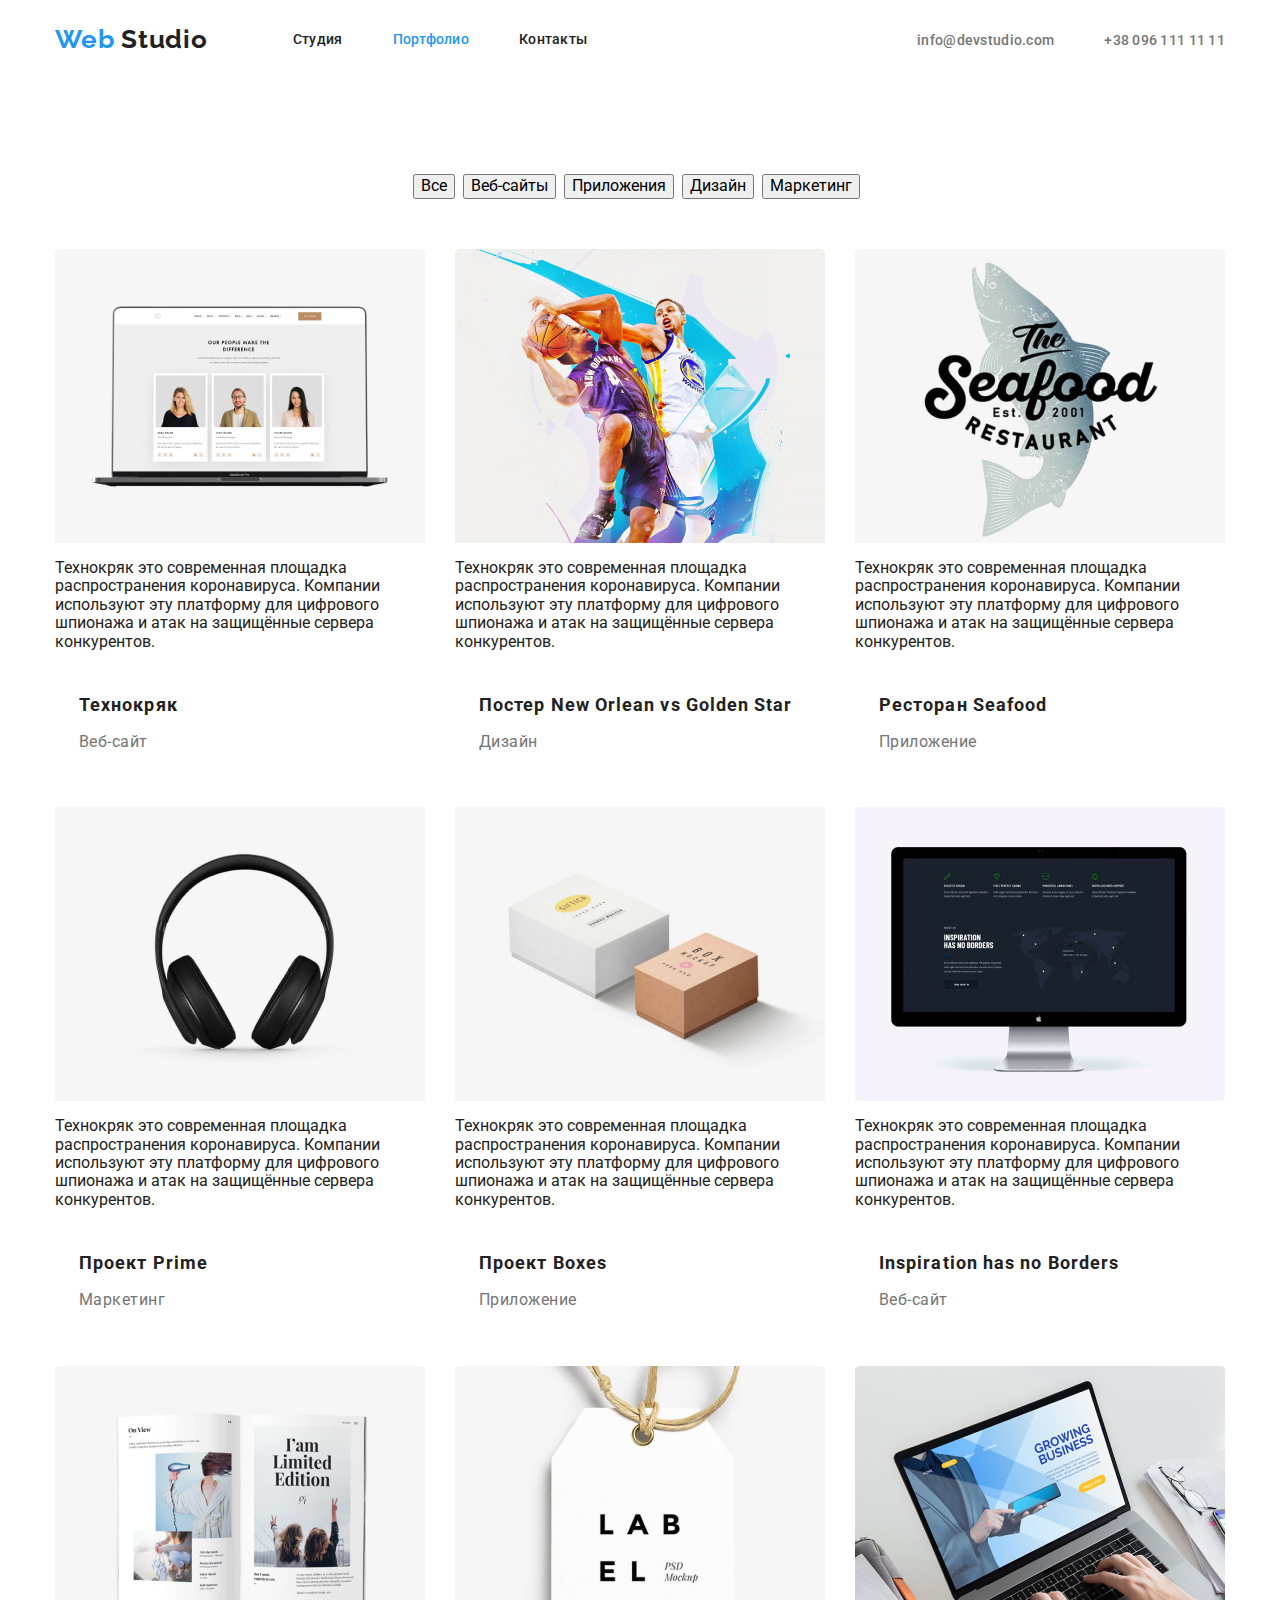
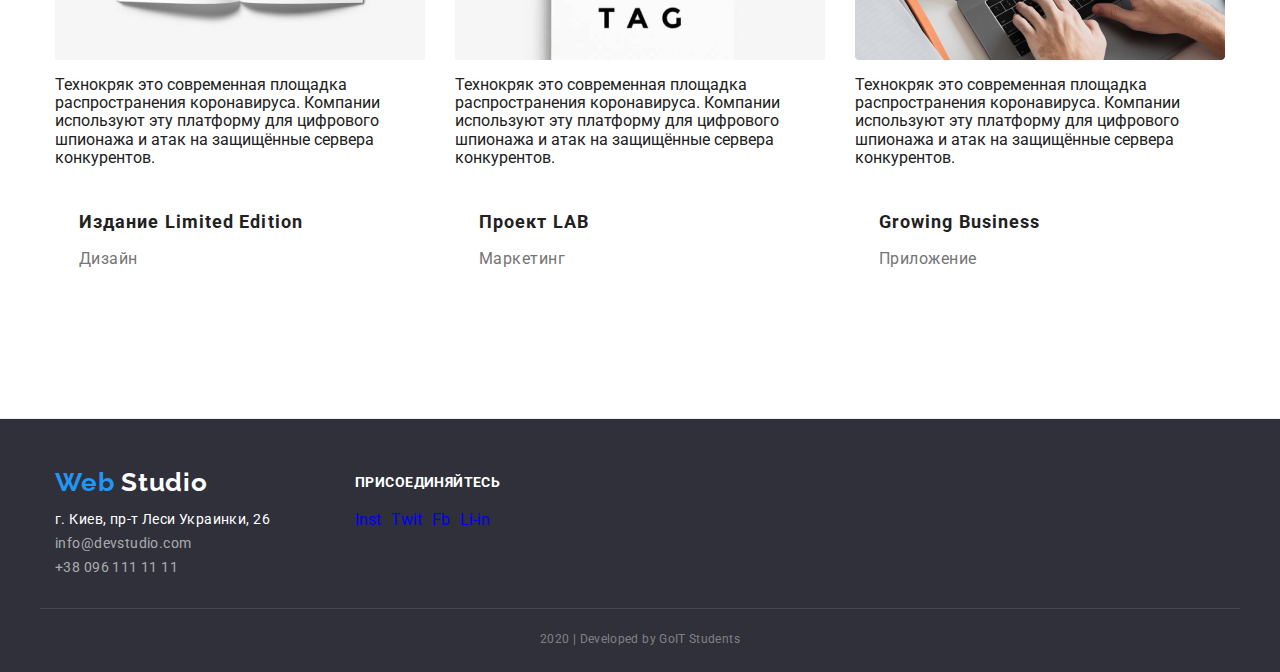
==== commit f361061f: "Корегує Портфоліо" ====
--- a/portfolio.html
+++ b/portfolio.html
@@ -52,11 +52,11 @@
       <section class="section portfolio">
         <div class="container">
           <ul class="filter list">
-            <li><button class="filter">Все</button></li>
-            <li><button class="filter">Веб-сайты</button></li>
-            <li><button class="filter">Приложения</button></li>
-            <li><button class="filter">Дизайн</button></li>
-            <li><button class="filter">Маркетинг</button></li>
+            <li class="item"><button>Все</button></li>
+            <li class="item"><button>Веб-сайты</button></li>
+            <li class="item"><button>Приложения</button></li>
+            <li class="item"><button>Дизайн</button></li>
+            <li class="item"><button>Маркетинг</button></li>
           </ul>
 
           <!--Галерея/Портфолио-->
@@ -64,7 +64,7 @@
             <ul class="portfolio list">
               <li class="portfolio-card">
                 <a href="#" class="link">
-                  <div class="portfolio-card">
+                  <div class="portfolio-top">
                     <img
                       src="./images/project-1.jpg"
                       alt="Экран ноутбука на котором открыт сайт Технокряк"
@@ -84,9 +84,9 @@
                   </div></a
                 >
               </li>
-              <li>
-                <a href="#" class="link">
-                  <div class="portfolio-card">
+              <li class="portfolio-card">
+                <a href="#" class="link">
+                  <div class="portfolio-top">
                     <img
                       src="./images/project-2.jpg"
                       alt="Постер с двумя игроками команд New Orlean и Golden Stars"
@@ -108,9 +108,9 @@
                   </div></a
                 >
               </li>
-              <li>
-                <a href="#" class="link">
-                  <div class="portfolio-card">
+              <li class="portfolio-card">
+                <a href="#" class="link">
+                  <div class="portfolio-top">
                     <img
                       src="./images/project-3.jpg"
                       alt="Эмблема ресторана Seafood"
@@ -130,9 +130,9 @@
                   </div></a
                 >
               </li>
-              <li>
-                <a href="#" class="link">
-                  <div class="portfolio-card">
+              <li class="portfolio-card">
+                <a href="#" class="link">
+                  <div calss="portfolio-top">
                     <img
                       src="./images/project-4.jpg"
                       alt="Наушники"
@@ -152,9 +152,9 @@
                   </div>
                 </a>
               </li>
-              <li>
-                <a href="#" class="link">
-                  <div class="portfolio-card">
+              <li class="portfolio-card">
+                <a href="#" class="link">
+                  <div class="portfolio-top">
                     <img
                       src="./images/project-5.jpg"
                       alt="Эмблема приложения Boxes: две коробки"
@@ -174,9 +174,9 @@
                   </div>
                 </a>
               </li>
-              <li>
-                <a href="#" class="link">
-                  <div class="portfolio-card">
+              <li class="portfolio-card">
+                <a href="#" class="link">
+                  <div class="portfolio-top">
                     <img
                       src="./images/screen.jpg"
                       alt="Экран компьютера с открытым сайтом"
@@ -196,9 +196,9 @@
                   </div></a
                 >
               </li>
-              <li>
-                <a href="#" class="link">
-                  <div class="portfolio-card">
+              <li class="portfolio-card">
+                <a href="#" class="link">
+                  <div class="portfolio-top">
                     <img
                       src="./images/project-7.jpg"
                       alt="Открытый журнал Limited Edition"
@@ -218,9 +218,9 @@
                   </div>
                 </a>
               </li>
-              <li>
-                <a href="#" class="link">
-                  <div class="portfolio-card">
+              <li class="portfolio-card">
+                <a href="#" class="link">
+                  <div class="portfolio-top">
                     <img
                       src="./images/project-8.jpg"
                       alt="Этикетка с надписью Lab El Tag"
@@ -240,9 +240,9 @@
                   </div></a
                 >
               </li>
-              <li>
-                <a href="#" class="link">
-                  <div class="portfolio-card">
+              <li class="portfolio-card">
+                <a href="#" class="link">
+                  <div class="portfolio-top">
                     <img
                       src="./images/app.jpg"
                       alt="Человек работающий за компьютером"
--- a/css/styles.css
+++ b/css/styles.css
@@ -413,10 +413,11 @@
 .filter {
   display: flex;
   justify-content: center;
+  margin-bottom: 50px;
+}
+
+.filter .item {
   margin-right: 8px;
-}
-.filter.list {
-  margin-bottom: 50px;
 }
 
 .portfolio .filter {
@@ -434,6 +435,7 @@
   background-color: var(--accent-color);
 }
 
+/*Portfolio*/
 .portfolio {
   display: flex;
   flex-wrap: wrap;
@@ -441,7 +443,13 @@
 }
 
 .portfolio-card {
-  width: 380px;
+  width: calc((100% - 60px) / 3);
+  margin-right: 30px;
+  margin-bottom: 30px;
+}
+
+.portfolio-card:nth-child(3n) {
+  margin-right: 0;
 }
 
 .portfolio-description {
@@ -452,6 +460,8 @@
 }
 
 .portfolio-item {
+  margin-top: 0;
+  margin-bottom: 4px;
   font-weight: 700;
   font-size: 18px;
   line-height: 2;
@@ -459,6 +469,8 @@
 }
 
 .portfolio-type {
+  margin-top: 0;
+  margin-bottom: 0;
   color: var(--primary-text-color);
   font-size: 16px;
   line-height: 1.9;
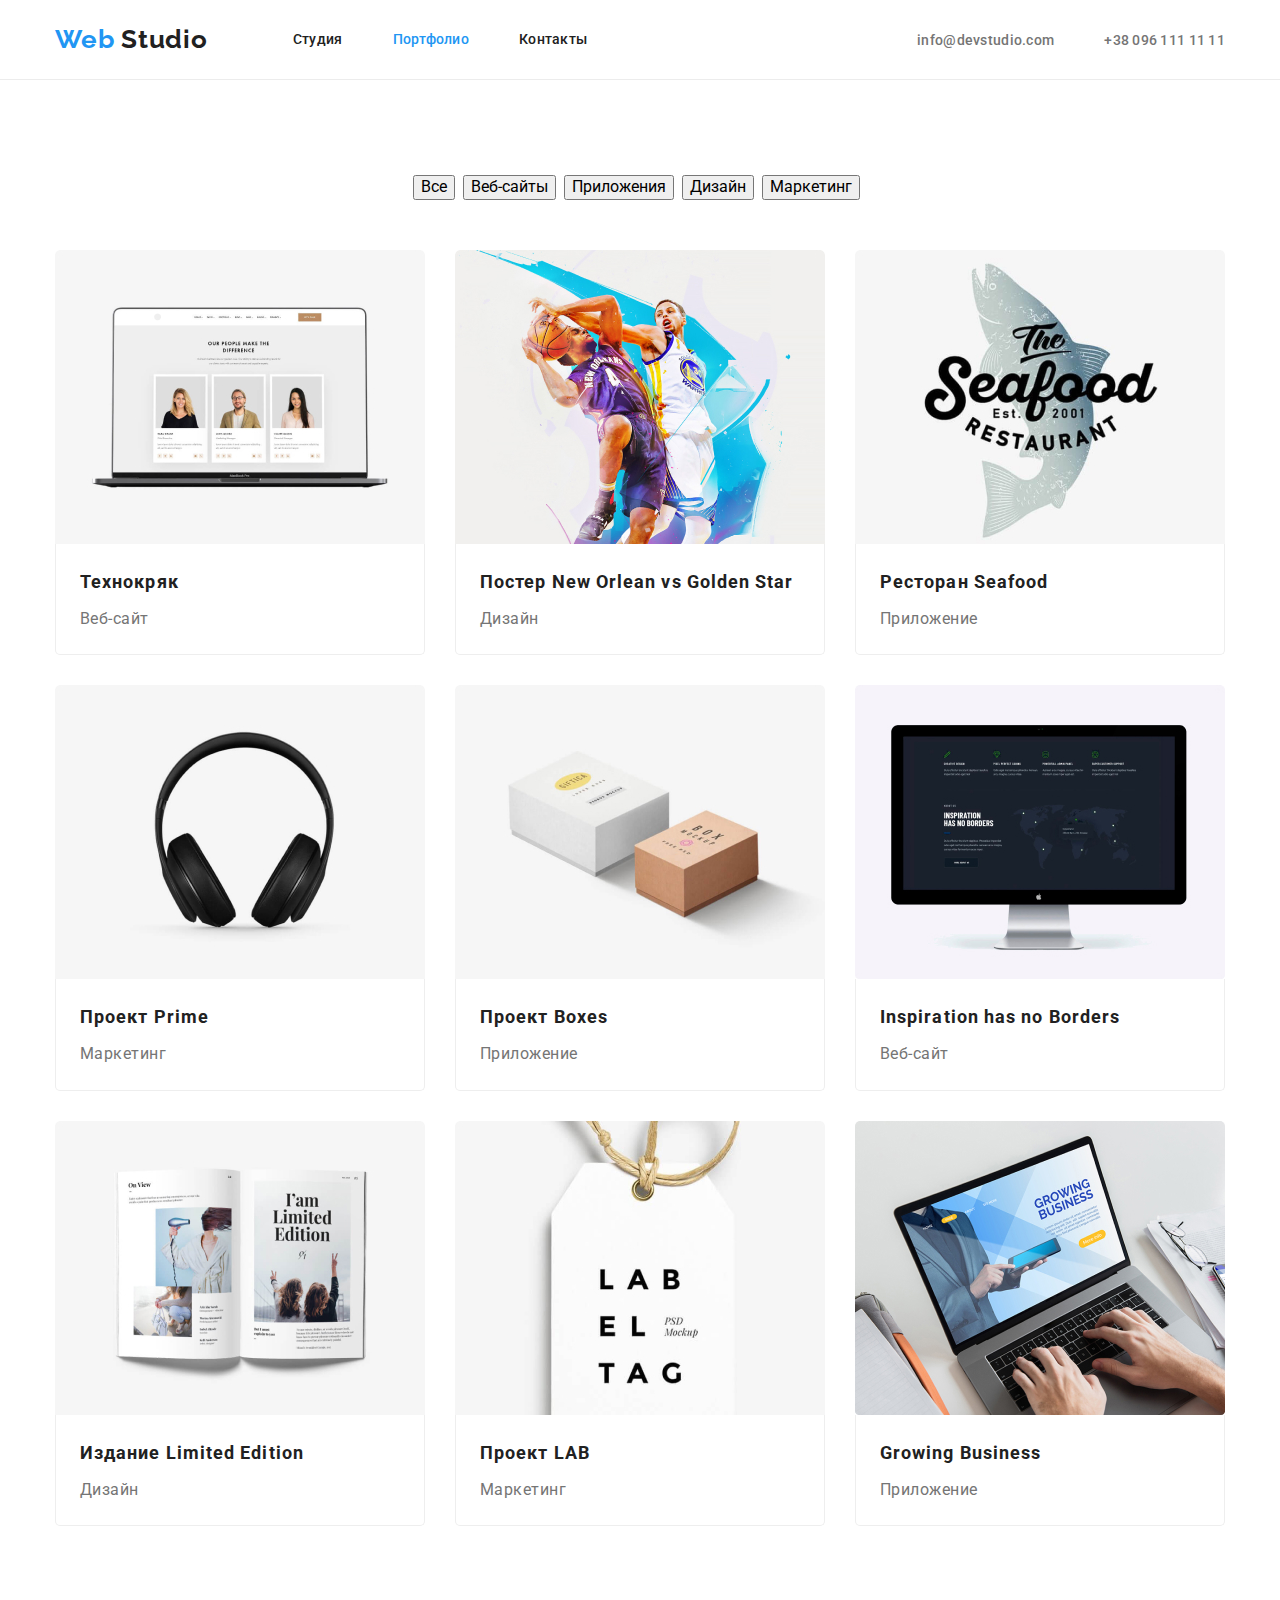
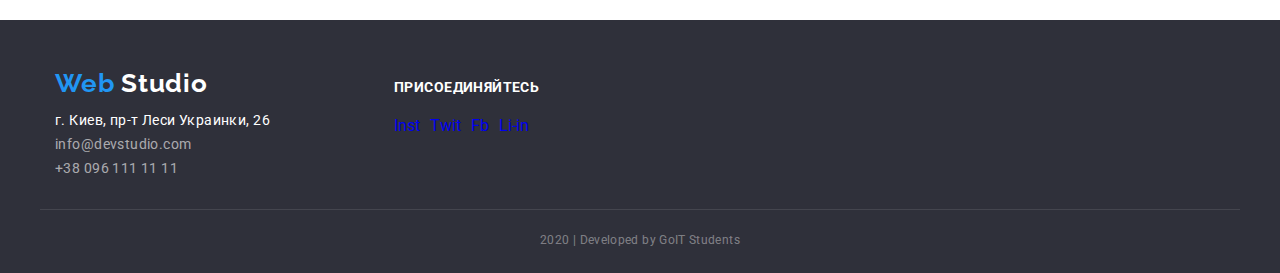
==== commit d1d1ee30: "Корегує назви класів" ====
--- a/portfolio.html
+++ b/portfolio.html
@@ -21,7 +21,7 @@
       <div class="container header-menu">
         <nav class="header-menu">
           <a href="./index.html" class="logo link"
-            >Web <span class="logo-header">Studio</span></a
+            >Web <span class="logo accent">Studio</span></a
           >
           <ul class="site-nav list">
             <li class="item">
@@ -71,7 +71,7 @@
                       width="370"
                       height="294"
                     />
-                    <p>
+                    <p class="content">
                       Технокряк это современная площадка распространения
                       коронавируса. Компании используют эту платформу для
                       цифрового шпионажа и атак на защищённые сервера
@@ -93,7 +93,7 @@
                       width="370"
                       height="294"
                     />
-                    <p>
+                    <p class="content">
                       Технокряк это современная площадка распространения
                       коронавируса. Компании используют эту платформу для
                       цифрового шпионажа и атак на защищённые сервера
@@ -117,7 +117,7 @@
                       width="370"
                       height="294"
                     />
-                    <p>
+                    <p class="content">
                       Технокряк это современная площадка распространения
                       коронавируса. Компании используют эту платформу для
                       цифрового шпионажа и атак на защищённые сервера
@@ -132,14 +132,14 @@
               </li>
               <li class="portfolio-card">
                 <a href="#" class="link">
-                  <div calss="portfolio-top">
+                  <div class="portfolio-top">
                     <img
                       src="./images/project-4.jpg"
                       alt="Наушники"
                       width="370"
                       height="294"
                     />
-                    <p>
+                    <p class="content">
                       Технокряк это современная площадка распространения
                       коронавируса. Компании используют эту платформу для
                       цифрового шпионажа и атак на защищённые сервера
@@ -161,7 +161,7 @@
                       width="370"
                       height="294"
                     />
-                    <p>
+                    <p class="content">
                       Технокряк это современная площадка распространения
                       коронавируса. Компании используют эту платформу для
                       цифрового шпионажа и атак на защищённые сервера
@@ -183,7 +183,7 @@
                       width="370"
                       height="294"
                     />
-                    <p>
+                    <p class="content">
                       Технокряк это современная площадка распространения
                       коронавируса. Компании используют эту платформу для
                       цифрового шпионажа и атак на защищённые сервера
@@ -205,7 +205,7 @@
                       width="370"
                       height="294"
                     />
-                    <p>
+                    <p class="content">
                       Технокряк это современная площадка распространения
                       коронавируса. Компании используют эту платформу для
                       цифрового шпионажа и атак на защищённые сервера
@@ -227,7 +227,7 @@
                       width="370"
                       height="294"
                     />
-                    <p>
+                    <p class="content">
                       Технокряк это современная площадка распространения
                       коронавируса. Компании используют эту платформу для
                       цифрового шпионажа и атак на защищённые сервера
@@ -249,7 +249,7 @@
                       width="370"
                       height="294"
                     />
-                    <p>
+                    <p class="content">
                       Технокряк это современная площадка распространения
                       коронавируса. Компании используют эту платформу для
                       цифрового шпионажа и атак на защищённые сервера
@@ -272,11 +272,9 @@
     <footer class="footer">
       <div class="container footer-section">
         <div class="address">
-          <div class="footer-logo">
-            <a href="./index.html" class="logo link"
-              >Web <span class="logo-inverse">Studio</span></a
-            >
-          </div>
+          <a href="./index.html" class="logo link"
+            >Web <span class="logo inverse">Studio</span></a
+          >
           <address>
             <ul class="list">
               <li class="address-info">г. Киев, пр-т Леси Украинки, 26</li>
@@ -320,10 +318,7 @@
           </ul>
         </div>
       </div>
-
-      <div class="copyright-container">
-        <p class="copyright">2020 | Developed by GoIT Students</p>
-      </div>
+      <p class="copyright">2020 | Developed by GoIT Students</p>
     </footer>
   </body>
 </html>
--- a/css/styles.css
+++ b/css/styles.css
@@ -10,6 +10,7 @@
 :root {
   --primary-text-color: #757575;
   --primary-title-color: #212121;
+  --section-bg-color: #f5f4fa;
   --accent-color: #2196f3;
   --primary-white-color: #ffffff;
   --button-text-color: #ffffff;
@@ -59,6 +60,11 @@
 }
 
 /*Header*/
+
+.page-header {
+  border-bottom: 1px solid #ececec;
+}
+
 .header-menu {
   display: flex;
   align-items: center;
@@ -127,14 +133,15 @@
   letter-spacing: 0.03em;
 }
 
-.logo-header {
+.logo.accent {
   color: var(--primary-title-color);
 }
 
-.footer-logo {
+.address .logo.link {
+  display: block;
   margin-bottom: 10px;
 }
-.logo-inverse {
+.logo.inverse {
   color: var(--primary-white-color);
 }
 
@@ -180,7 +187,6 @@
 .section {
   padding-top: 94px;
   padding-bottom: 94px;
-  border-bottom: 1px solid #ececec;
 }
 
 .section-title {
@@ -196,6 +202,10 @@
 }
 
 /*Our advantages*/
+.section.border {
+  border-bottom: 1px solid #ececec;
+}
+
 .advantages {
   display: flex;
 }
@@ -252,6 +262,10 @@
 }
 
 /*Our team*/
+.section.background {
+  background-color: var(--section-bg-color);
+}
+
 .team {
   display: flex;
 }
@@ -261,6 +275,7 @@
   box-shadow: 0px 2px 1px rgba(0, 0, 0, 0.2), 0px 1px 1px rgba(0, 0, 0, 0.14),
     0px 1px 3px rgba(0, 0, 0, 0.12);
   border-radius: 4px;
+  background-color: var(--primary-white-color);
 }
 
 .worker-card:not(:last-child) {
@@ -330,6 +345,9 @@
 }
 .footer-section {
   display: flex;
+  padding-top: 48px;
+  padding-bottom: 28px;
+  align-items: baseline;
 }
 
 .footer-contacts {
@@ -341,9 +359,7 @@
 }
 
 .address {
-  padding-top: 48px;
-  padding-bottom: 28px;
-  margin-right: 30px;
+  margin-right: 69px;
   width: calc((100% - 330px) / 12 * 3 + 60px);
 }
 
@@ -376,26 +392,22 @@
 }
 
 .join-us {
-  padding-top: 56px;
-  padding-bottom: 56px;
+  margin-right: 94px;
   width: calc((100% - 30px) / 12 * 4);
 }
 
-.copyright-container {
+.copyright {
+  margin-bottom: 0;
+  margin-top: 0;
   margin-left: auto;
   margin-right: auto;
-  border-top: 1px solid rgba(255, 255, 255, 0.1);
-
-  width: 1200px;
+  padding-top: 18px;
+  padding-bottom: 21px;
   padding-left: 15px;
   padding-right: 15px;
-}
-
-.copyright {
-  margin-top: 0;
-  margin-bottom: 0;
-  padding-top: 18px;
-  padding-bottom: 21px;
+  border-top: 1px solid rgba(255, 255, 255, 0.1);
+
+  width: 1200px;
 
   color: var(--copyright-color);
   font-size: 12px;
@@ -444,6 +456,9 @@
 
 .portfolio-card {
   width: calc((100% - 60px) / 3);
+  border-top-left-radius: 5px;
+  border-top-right-radius: 5px;
+  overflow: hidden;
   margin-right: 30px;
   margin-bottom: 30px;
 }
@@ -452,11 +467,25 @@
   margin-right: 0;
 }
 
+.portfolio-card:nth-last-child(-n + 3) {
+  margin-bottom: 0;
+}
+
+.portfolio-card .link {
+  display: block;
+}
+
 .portfolio-description {
   padding-top: 20px;
+  padding-bottom: 20px;
   padding-right: 24px;
-  padding-bottom: 20px;
   padding-left: 24px;
+
+  border-left: 1px solid #eeeeee;
+  border-right: 1px solid #eeeeee;
+  border-bottom: 1px solid #eeeeee;
+  border-bottom-left-radius: 5px;
+  border-bottom-right-radius: 5px;
 }
 
 .portfolio-item {
@@ -477,6 +506,10 @@
   letter-spacing: 0.03em;
 }
 
+.portfolio-top > .content {
+  display: none;
+}
+
 /*Current page*/
 
 .site-nav .current.link {
